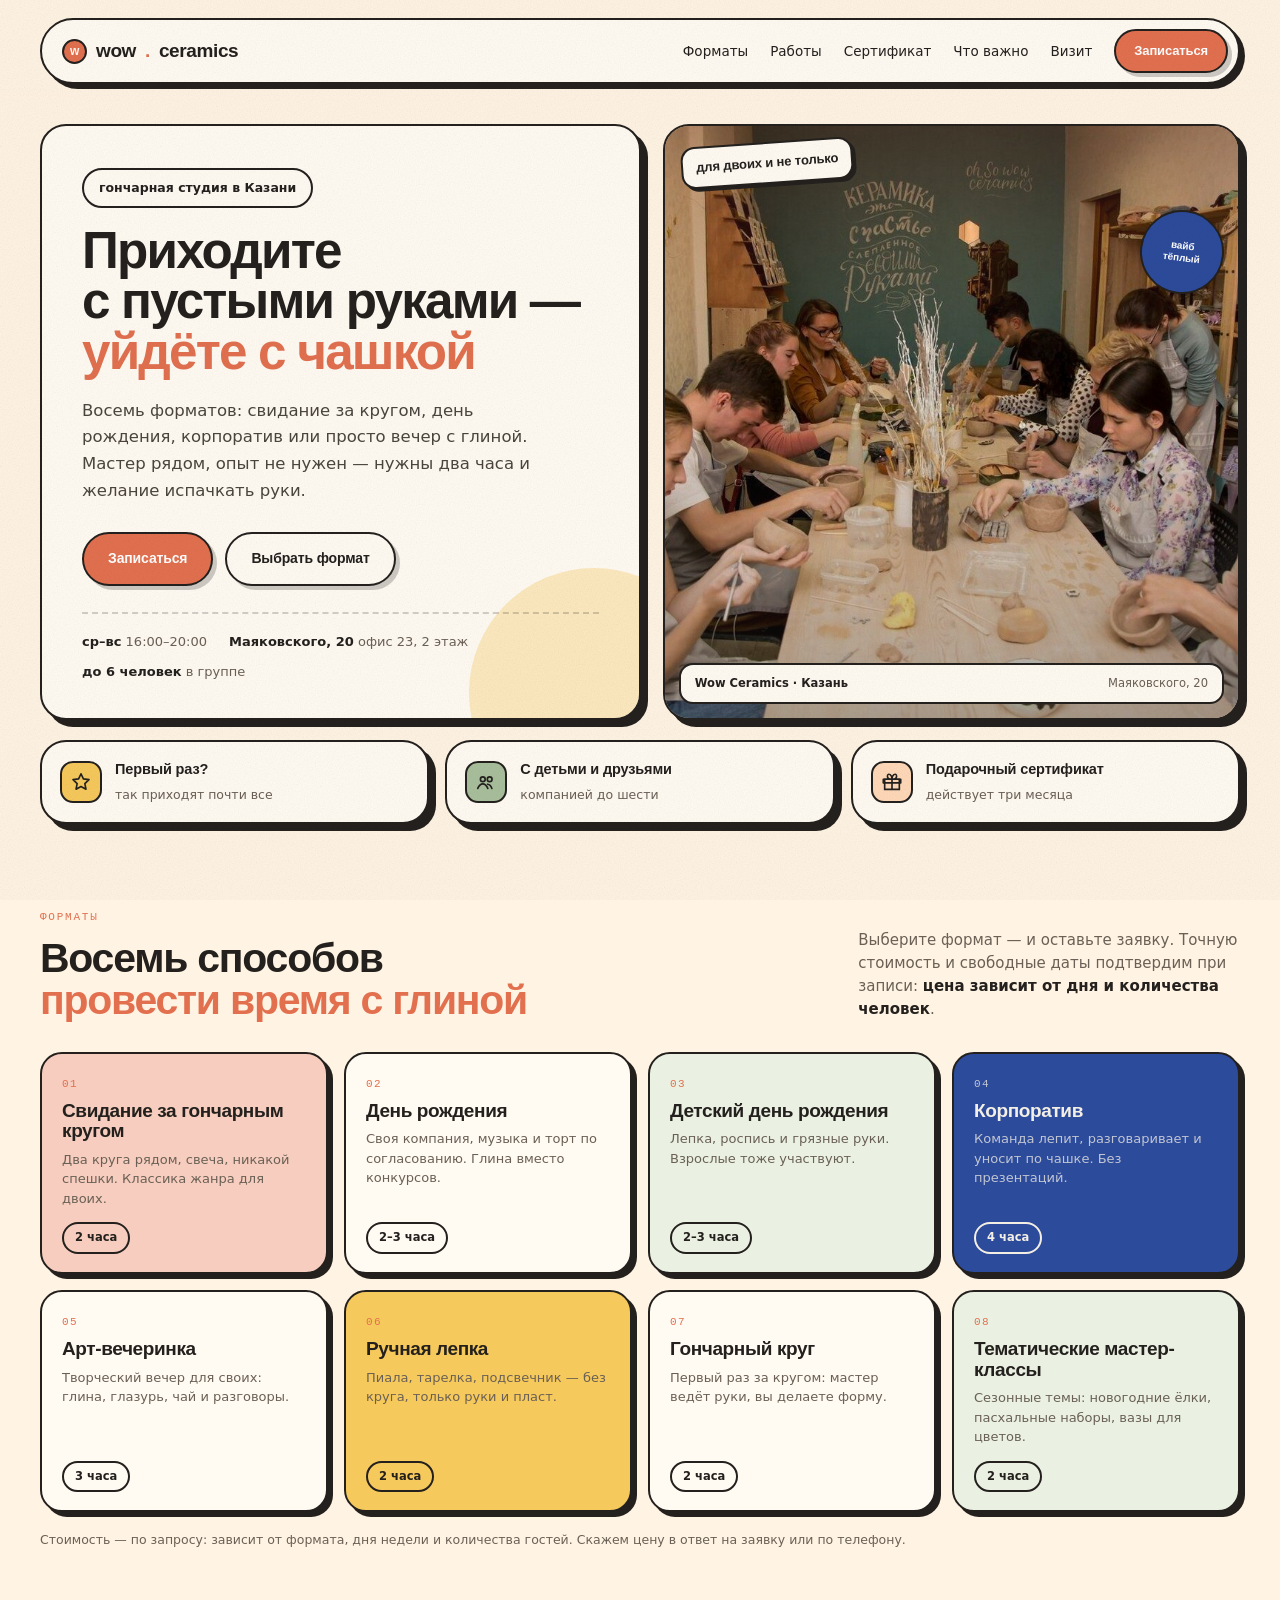
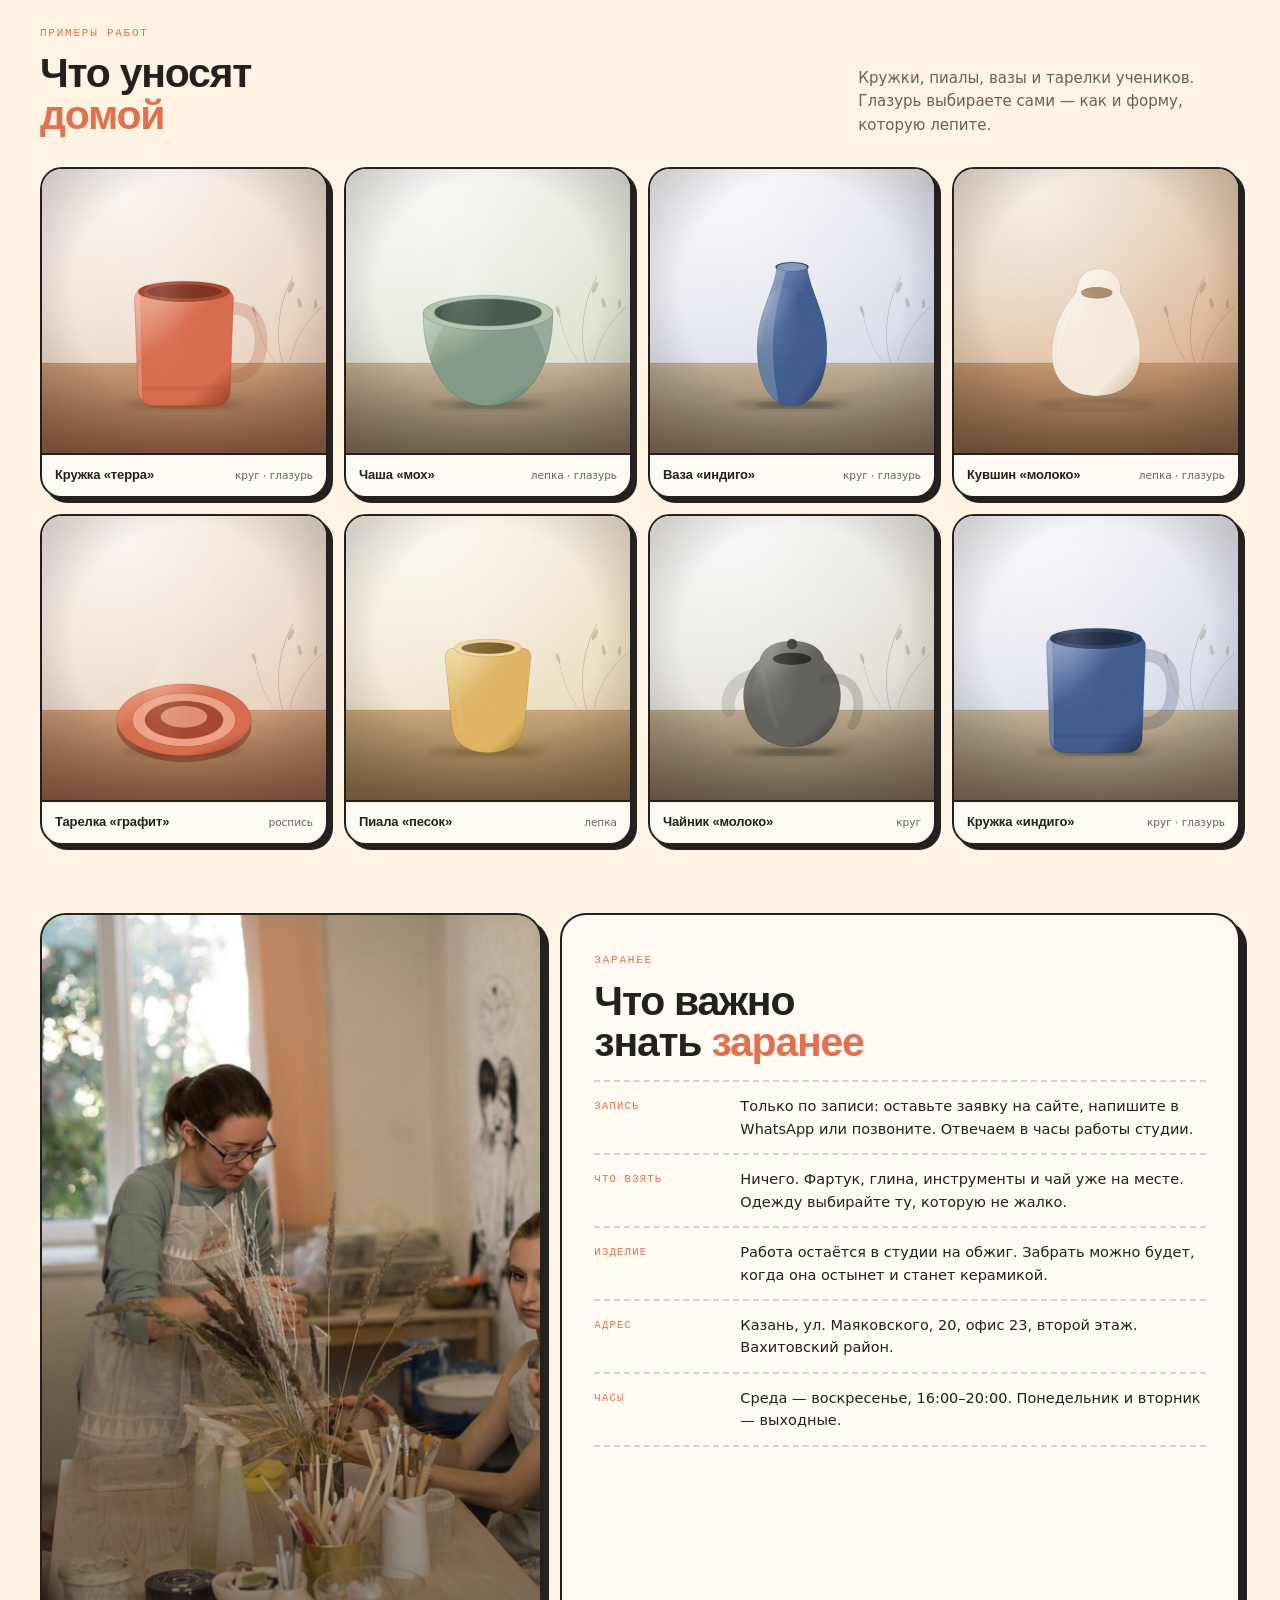
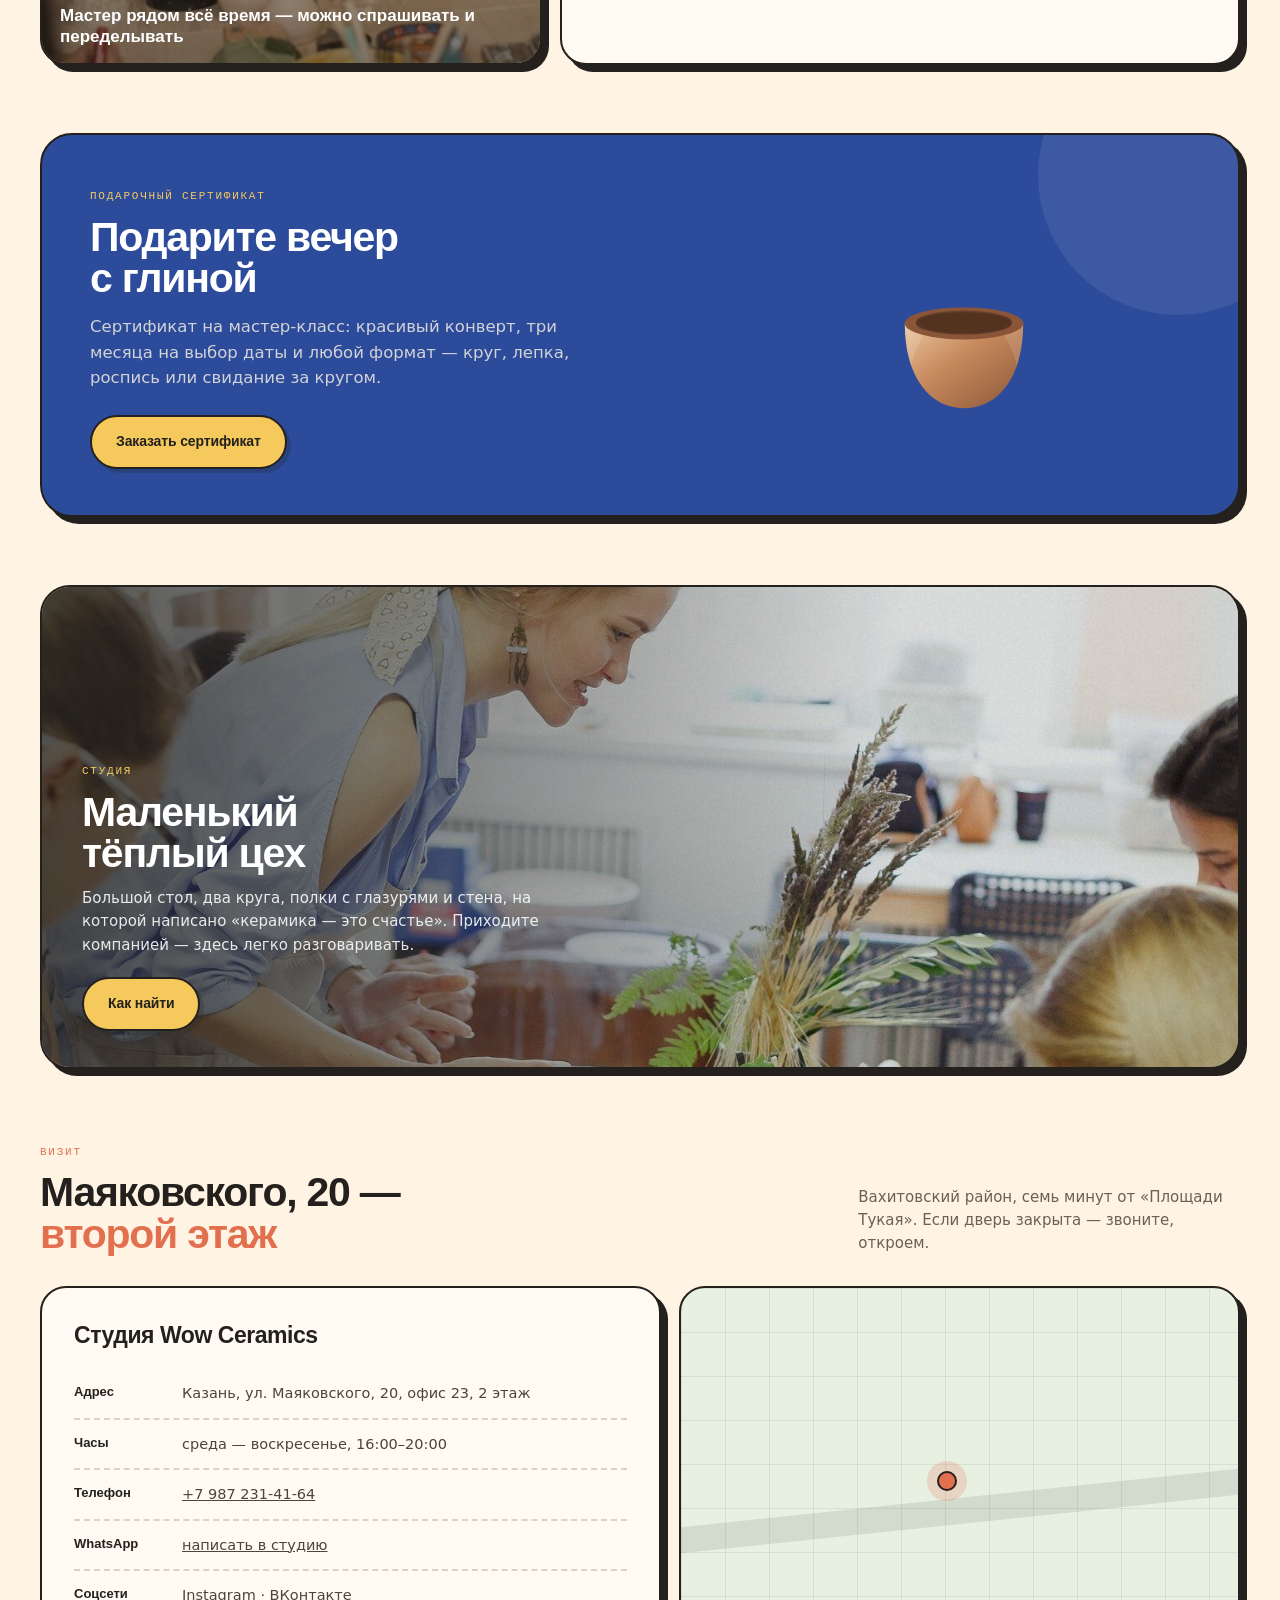
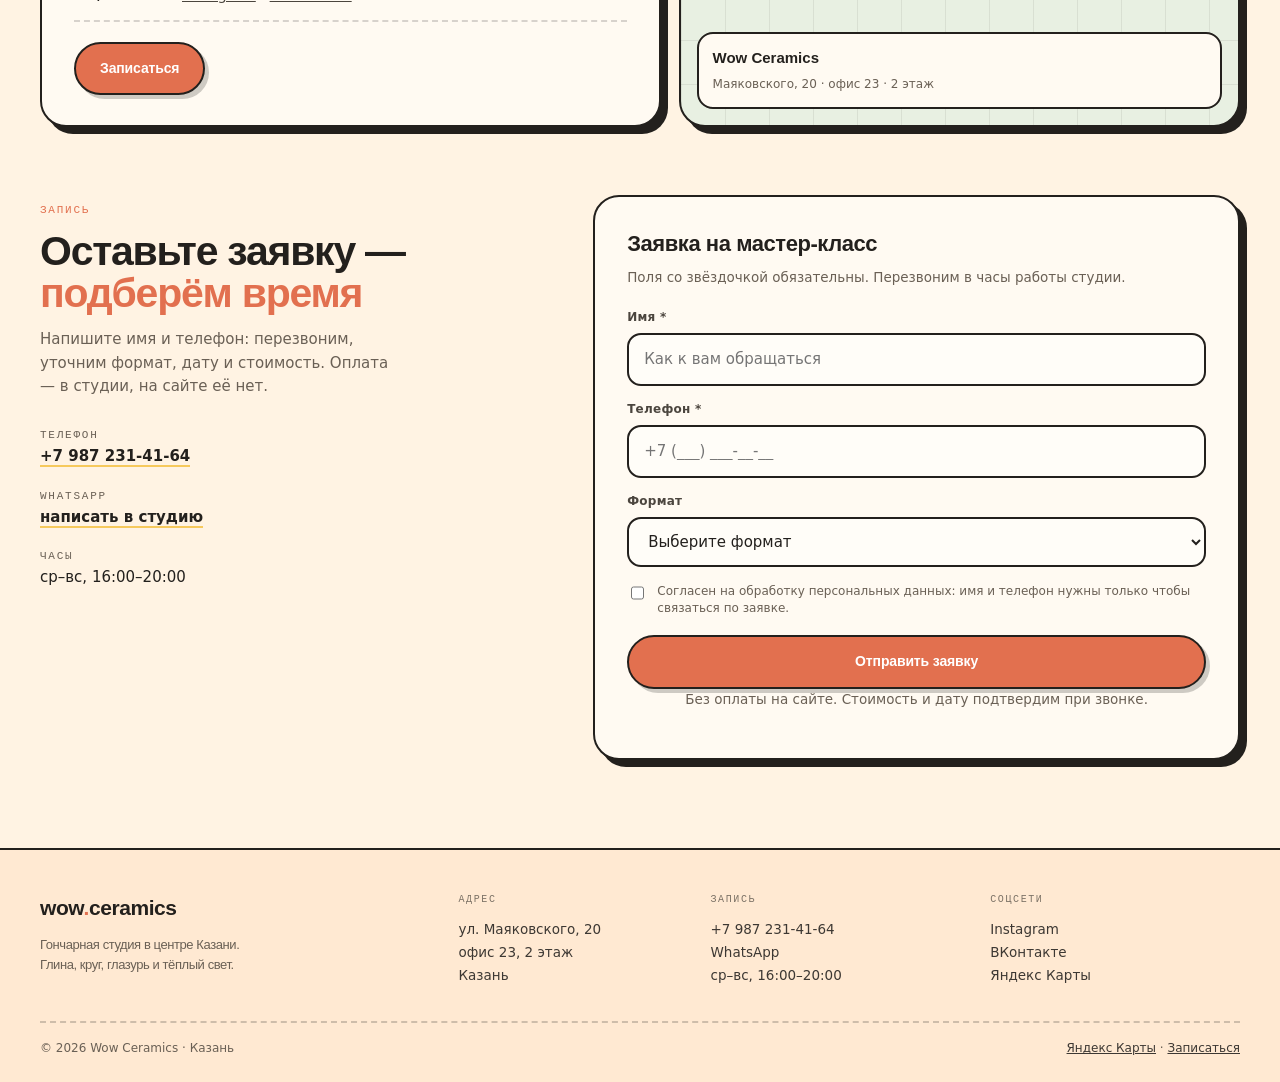
==== index.html @ fdfb2d63 "Лендинг Wow Ceramics: дизайн 5 с форматами, работами и формой заявки" ====
﻿<!DOCTYPE html>
<html lang="ru">
<head>
<meta charset="utf-8">
<meta name="viewport" content="width=device-width, initial-scale=1">
<title>Wow Ceramics — гончарная студия в Казани: мастер-классы, свидания, дни рождения</title>
<meta name="description" content="Гончарная студия Wow Ceramics в Казани: свидание за гончарным кругом, дни рождения, корпоративы, арт-вечеринки, лепка и роспись. ул. Маяковского, 20. Запись: +7 987 231-41-64.">
<meta property="og:title" content="Wow Ceramics — гончарная студия в Казани">
<meta property="og:description" content="Восемь форматов: от свидания за кругом до корпоратива. Маяковского, 20.">
<meta property="og:image" content="assets/photos/hero.jpg">
<link rel="stylesheet" href="assets/common.css">
<style>
  :root {
    --cream: #fff3e3;
    --cream-2: #ffe9d2;
    --ink: #23201d;
    --terra: #e2704f;
    --terra-dark: #c4593b;
    --cobalt: #2c4b9b;
    --sage: #a9bf9c;
    --sage-light: #eaf1e2;
    --yellow: #f6c95c;
    --white: #fffaf2;
    --muted: #6a6055;
    --display: 'Montserrat', 'Segoe UI', sans-serif;
  }
  html { scroll-behavior: smooth; }
  body { background: var(--cream); color: var(--ink); font-size: 16.5px; }
  .card { background: var(--white); border: 2px solid var(--ink); border-radius: 26px; box-shadow: 7px 7px 0 var(--ink); }
  .chip { display: inline-flex; align-items: center; gap: 8px; padding: 8px 15px; border: 2px solid var(--ink); border-radius: 999px; background: var(--white); font-size: 12.5px; font-weight: 600; }
  .micro { font-family: 'Consolas', monospace; font-size: 11px; letter-spacing: .16em; text-transform: uppercase; }

  /* ───────── шапка ───────── */
  .top { padding: 18px 0; position: sticky; top: 0; z-index: 50; background: linear-gradient(var(--cream) 72%, rgba(255,243,227,0)); }
  .top__bar { display: flex; align-items: center; gap: 22px; padding: 9px 10px 9px 20px; background: var(--white); border: 2px solid var(--ink); border-radius: 999px; box-shadow: 5px 5px 0 var(--ink); }
  .brand { display: flex; align-items: center; gap: 9px; text-decoration: none; font-family: var(--display); font-weight: 800; font-size: 19px; letter-spacing: -.02em; color: var(--ink); }
  .brand em { font-style: normal; color: var(--terra); }
  .brand__dot { width: 25px; height: 25px; border-radius: 50%; background: var(--terra); border: 2px solid var(--ink); display: grid; place-items: center; font-size: 12px; color: var(--white); font-family: var(--display); }
  .nav { display: flex; gap: 22px; margin-left: auto; }
  .nav a { font-size: 13.5px; text-decoration: none; font-weight: 500; color: var(--ink); }
  .nav a:hover { color: var(--terra); }
  .btn { display: inline-flex; align-items: center; justify-content: center; gap: 9px; background: var(--ink); color: var(--cream); border: 2px solid var(--ink); border-radius: 999px; padding: 14px 24px; font-family: var(--display); font-weight: 700; font-size: 14px; letter-spacing: -.01em; text-decoration: none; cursor: pointer; box-shadow: 4px 4px 0 rgba(35,32,29,.22); transition: transform .15s ease, background .15s ease, box-shadow .15s ease; }
  .btn:hover { background: var(--terra); box-shadow: 2px 2px 0 rgba(35,32,29,.22); transform: translate(2px,2px); }
  .btn--terra { background: var(--terra); color: #fff; }
  .btn--terra:hover { background: var(--ink); }
  .btn--cobalt { background: var(--cobalt); color: #fff; }
  .btn--cobalt:hover { background: var(--ink); }
  .btn--sm { padding: 10px 18px; font-size: 13px; }
  .btn--ghost { background: var(--white); color: var(--ink); }
  .btn--ghost:hover { background: var(--yellow); }

  /* ───────── герой ───────── */
  .hero { padding: 22px 0 10px; }
  .hero__grid { display: grid; grid-template-columns: 1.02fr .98fr; gap: 22px; align-items: stretch; }
  .hero__text { padding: 42px 40px 36px; position: relative; overflow: hidden; }
  .hero__text::after { content: ''; position: absolute; right: -80px; bottom: -100px; width: 250px; height: 250px; border-radius: 50%; background: var(--yellow); opacity: .35; }
  h1 { font-family: var(--display); font-weight: 800; font-size: clamp(38px, 4vw, 58px); line-height: .99; letter-spacing: -.035em; margin: 18px 0 0; position: relative; z-index: 1; }
  h1 span { color: var(--terra); }
  .hero__lead { margin-top: 20px; max-width: 44ch; font-size: 16.5px; line-height: 1.62; color: #4b453e; position: relative; z-index: 1; }
  .hero__actions { display: flex; flex-wrap: wrap; align-items: center; gap: 12px; margin-top: 28px; position: relative; z-index: 1; }
  .hero__meta { display: flex; flex-wrap: wrap; gap: 10px 22px; margin-top: 26px; padding-top: 18px; border-top: 2px dashed rgba(35,32,29,.2); font-size: 13px; color: var(--muted); position: relative; z-index: 1; }
  .hero__meta b { color: var(--ink); }
  .hero__media { position: relative; border: 2px solid var(--ink); border-radius: 26px; overflow: hidden; min-height: 520px; background: #d7b79a; box-shadow: 7px 7px 0 var(--ink); }
  .hero__media img { width: 100%; height: 100%; object-fit: cover; object-position: 50% 38%; display: block; filter: saturate(1.04) contrast(1.02); }
  .hero__media::after { content: ''; position: absolute; inset: 0; background: linear-gradient(180deg, rgba(226,112,79,.18), transparent 42%, rgba(35,32,29,.34)); pointer-events: none; }
  .hero__cap { position: absolute; left: 14px; right: 14px; bottom: 14px; z-index: 2; display: flex; justify-content: space-between; gap: 12px; padding: 10px 14px; border: 2px solid var(--ink); border-radius: 14px; background: var(--white); font-size: 11.5px; font-weight: 600; }
  .hero__cap span:last-child { color: var(--muted); font-weight: 500; }
  .sticker { position: absolute; z-index: 3; font-family: var(--display); font-weight: 800; letter-spacing: -.01em; }
  .sticker--1 { top: 16px; left: 16px; background: var(--white); color: var(--ink); border: 2px solid var(--ink); border-radius: 14px; padding: 9px 13px; font-size: 13px; transform: rotate(-4deg); box-shadow: 3px 3px 0 var(--ink); }
  .sticker--2 { top: 84px; right: 14px; background: var(--cobalt); color: #fff; border-radius: 50%; width: 84px; height: 84px; display: grid; place-items: center; text-align: center; font-size: 10px; line-height: 1.25; transform: rotate(7deg); border: 2px solid var(--ink); }

  .mini-row { display: grid; grid-template-columns: repeat(3, 1fr); gap: 16px; margin-top: 20px; }
  .mini { display: flex; align-items: center; gap: 13px; padding: 16px 18px; }
  .mini__ic { width: 42px; height: 42px; border-radius: 13px; border: 2px solid var(--ink); display: grid; place-items: center; flex: 0 0 auto; }
  .mini b { display: block; font-family: var(--display); font-weight: 700; font-size: 14.5px; letter-spacing: -.01em; }
  .mini span { font-size: 12.5px; color: var(--muted); }

  /* ───────── секции ───────── */
  section { padding: 68px 0; }
  .sec-head { display: flex; justify-content: space-between; align-items: flex-end; gap: 40px; margin-bottom: 30px; }
  .sec-label { display: inline-flex; align-items: center; gap: 8px; color: var(--terra); }
  h2 { font-family: var(--display); font-weight: 800; font-size: clamp(29px, 3.2vw, 44px); line-height: 1.02; letter-spacing: -.03em; margin: 10px 0 0; }
  h2 span { color: var(--terra); }
  .sec-head p { max-width: 40ch; font-size: 15px; color: var(--muted); margin: 0; }
  .sec-head p b { color: var(--ink); }

  /* форматы */
  .formats { display: grid; grid-template-columns: repeat(4, 1fr); gap: 16px; }
  .format { display: flex; flex-direction: column; gap: 8px; padding: 22px 20px 18px; border: 2px solid var(--ink); border-radius: 22px; background: var(--white); text-align: left; cursor: pointer; box-shadow: 5px 5px 0 var(--ink); transition: transform .15s ease, box-shadow .15s ease; font: inherit; color: inherit; }
  .format:hover { transform: translate(-1px,-1px); box-shadow: 7px 7px 0 var(--ink); }
  .format__num { font-family: 'Consolas', monospace; font-size: 11px; letter-spacing: .12em; color: var(--terra); }
  .format h3 { font-family: var(--display); font-weight: 800; font-size: 19px; line-height: 1.08; letter-spacing: -.02em; margin: 0; }
  .format p { font-size: 13px; line-height: 1.5; color: var(--muted); margin: 0; flex: 1; }
  .format__dur { display: inline-flex; align-self: flex-start; align-items: center; gap: 6px; margin-top: 6px; padding: 5px 11px; border: 2px solid currentColor; border-radius: 999px; font-size: 11.5px; font-weight: 600; }
  .format--sage { background: var(--sage-light); }
  .format--yellow { background: var(--yellow); }
  .format--terra { background: #f6cdbe; }
  .format--cobalt { background: var(--cobalt); color: #f4efe4; }
  .format--cobalt .format__num, .format--cobalt p { color: rgba(244,239,228,.75); }
  .formats__note { margin-top: 18px; font-size: 12.5px; color: var(--muted); }

  /* примеры работ */
  .works { display: grid; grid-template-columns: repeat(4, 1fr); gap: 16px; }
  .work { margin: 0; border: 2px solid var(--ink); border-radius: 22px; overflow: hidden; background: var(--white); box-shadow: 5px 5px 0 var(--ink); }
  .work img { width: 100%; aspect-ratio: 1 / 1; object-fit: cover; display: block; }
  .work figcaption { display: flex; justify-content: space-between; align-items: baseline; gap: 8px; padding: 10px 13px 11px; border-top: 2px solid var(--ink); font-size: 11.5px; }
  .work b { font-family: var(--display); font-weight: 700; font-size: 13px; letter-spacing: -.01em; }
  .work span { color: var(--muted); font-size: 10.5px; text-align: right; }

  /* что важно знать */
  .know { display: grid; grid-template-columns: .85fr 1.15fr; gap: 18px; align-items: stretch; }
  .know__media { position: relative; border: 2px solid var(--ink); border-radius: 26px; overflow: hidden; box-shadow: 7px 7px 0 var(--ink); background: #cfa27c; min-height: 420px; }
  .know__media img { width: 100%; height: 100%; object-fit: cover; object-position: 50% 30%; }
  .know__media::after { content: ''; position: absolute; inset: 0; background: linear-gradient(180deg, rgba(35,32,29,0) 40%, rgba(35,32,29,.55)); }
  .know__media p { position: absolute; left: 18px; right: 18px; bottom: 16px; color: #fff; font-family: var(--display); font-weight: 700; font-size: 17px; line-height: 1.25; z-index: 2; margin: 0; }
  .know__body { padding: 30px 32px; }
  .know__body h2 { margin-bottom: 6px; }
  .row { display: grid; grid-template-columns: 132px 1fr; gap: 14px; padding: 13px 0; border-top: 2px dashed rgba(35,32,29,.18); }
  .row:last-child { border-bottom: 2px dashed rgba(35,32,29,.18); }
  .row dt { font-family: 'Consolas', monospace; font-size: 10.5px; letter-spacing: .12em; text-transform: uppercase; color: var(--terra); padding-top: 3px; }
  .row dd { margin: 0; font-size: 14.5px; line-height: 1.55; }
  .row dd a { color: inherit; }

  /* сертификат */
  .gift { background: var(--cobalt); color: #f6f1e4; border-radius: 32px; padding: 46px 48px; display: grid; grid-template-columns: 1.15fr .85fr; gap: 36px; align-items: center; position: relative; overflow: hidden; border: 2px solid var(--ink); box-shadow: 7px 7px 0 var(--ink); }
  .gift::before { content: ''; position: absolute; right: -80px; top: -100px; width: 280px; height: 280px; border-radius: 50%; background: rgba(255,255,255,.08); }
  .gift h2 { color: #fff; }
  .gift p { margin-top: 14px; max-width: 46ch; color: rgba(246,241,228,.82); }
  .gift .btn { background: var(--yellow); color: var(--ink); }
  .gift .btn:hover { background: #fff; }
  .gift__art { display: grid; place-items: center; position: relative; }
  .gift__art .vessel { width: 160px; }

  /* студия */
  .studio { position: relative; border: 2px solid var(--ink); border-radius: 30px; overflow: hidden; box-shadow: 7px 7px 0 var(--ink); background: #b18a6a; }
  .studio img { width: 100%; height: 480px; object-fit: cover; object-position: 50% 45%; display: block; }
  .studio__overlay { position: absolute; inset: 0; background: linear-gradient(90deg, rgba(35,32,29,.72) 0%, rgba(35,32,29,.3) 46%, rgba(35,32,29,0) 72%); }
  .studio__text { position: absolute; left: 40px; bottom: 36px; max-width: 460px; color: #fff; }
  .studio__text h2 { color: #fff; }
  .studio__text p { margin-top: 12px; font-size: 15px; color: rgba(255,255,255,.88); }
  .studio__text .btn { margin-top: 20px; background: var(--yellow); color: var(--ink); }
  .studio__text .btn:hover { background: #fff; }

  /* визит */
  .visit { display: grid; grid-template-columns: 1.05fr .95fr; gap: 18px; }
  .visit__info { padding: 30px 32px; }
  .visit__info h3 { font-family: var(--display); font-weight: 800; font-size: 23px; margin: 0 0 16px; letter-spacing: -.02em; }
  .visit__row { display: flex; gap: 16px; padding: 13px 0; border-bottom: 2px dashed rgba(35,32,29,.18); }
  .visit__row:last-child { border-bottom: 0; }
  .visit__row b { min-width: 92px; font-family: var(--display); font-weight: 700; font-size: 13px; }
  .visit__row span { font-size: 14.5px; color: #4b453e; }
  .visit__row a { color: inherit; }
  .visit__map { border-radius: 26px; border: 2px solid var(--ink); background: #e8f0e2; position: relative; overflow: hidden; min-height: 380px; box-shadow: 7px 7px 0 var(--ink); }
  .visit__map::before { content: ''; position: absolute; inset: 0; background-image: linear-gradient(rgba(35,32,29,.08) 1px, transparent 1px), linear-gradient(90deg, rgba(35,32,29,.08) 1px, transparent 1px); background-size: 44px 44px; }
  .visit__map::after { content: ''; position: absolute; left: -10%; right: -10%; top: 48%; height: 26px; background: rgba(35,32,29,.1); transform: rotate(-6deg); }
  .pin { position: absolute; left: 46%; top: 42%; width: 20px; height: 20px; border-radius: 50%; background: var(--terra); border: 2px solid var(--ink); box-shadow: 0 0 0 10px rgba(226,112,79,.22); z-index: 2; }
  .map-card { position: absolute; left: 16px; bottom: 16px; right: 16px; background: var(--white); border: 2px solid var(--ink); border-radius: 16px; padding: 12px 14px; z-index: 2; }
  .map-card b { font-family: var(--display); font-weight: 800; font-size: 15px; display: block; }
  .map-card span { font-size: 12px; color: var(--muted); }

  /* форма */
  .booking { display: grid; grid-template-columns: .9fr 1.1fr; gap: 24px; align-items: start; }
  .booking__aside h2 { margin-top: 10px; }
  .booking__aside p { margin-top: 14px; color: var(--muted); font-size: 15px; max-width: 38ch; }
  .booking__contacts { margin-top: 24px; display: grid; gap: 14px; font-size: 15px; }
  .booking__contacts a { color: var(--ink); text-decoration: none; font-weight: 600; border-bottom: 2px solid var(--yellow); }
  .booking__contacts .micro { color: var(--muted); }
  .form-card { padding: 30px 32px 28px; }
  .form-card h3 { font-family: var(--display); font-weight: 800; font-size: 22px; margin: 0 0 6px; letter-spacing: -.02em; }
  .form-card > p { font-size: 13.5px; color: var(--muted); margin: 0 0 20px; }
  .field { margin-bottom: 14px; }
  .field label { display: block; font-size: 12px; font-weight: 600; letter-spacing: .02em; margin-bottom: 6px; color: #4b453e; }
  .field input, .field select { width: 100%; padding: 13px 15px; border: 2px solid var(--ink); border-radius: 14px; background: #fffdf8; font: inherit; font-size: 15px; color: var(--ink); outline: none; }
  .field input:focus, .field select:focus { background: #fff; box-shadow: 0 0 0 4px rgba(246,201,92,.55); }
  .field--split { display: grid; grid-template-columns: 1fr 1fr; gap: 12px; }
  .consent { display: flex; gap: 10px; align-items: flex-start; margin: 16px 0 18px; font-size: 12px; color: var(--muted); line-height: 1.45; }
  .consent input { margin-top: 2px; width: 16px; height: 16px; accent-color: var(--terra); }
  .form__submit { width: 100%; }
  .form__hint { margin-top: 12px; font-size: 12px; color: var(--muted); text-align: center; }
  .form__msg { display: none; margin-top: 14px; padding: 12px 14px; border-radius: 12px; font-size: 13.5px; line-height: 1.5; }
  .form__msg.is-visible { display: block; }
  .form__msg--ok { background: var(--sage-light); border: 2px solid #6f8a63; }
  .form__msg--err { background: #ffe3d9; border: 2px solid var(--terra-dark); }
  .field.has-error input, .field.has-error select { border-color: var(--terra-dark); background: #fff1eb; }

  /* подвал */
  footer { margin-top: 20px; border-top: 2px solid var(--ink); background: var(--cream-2); padding: 42px 0 24px; }
  .foot__grid { display: grid; grid-template-columns: 1.4fr .8fr .9fr .9fr; gap: 30px; }
  .foot__brand { font-family: var(--display); font-weight: 800; font-size: 21px; letter-spacing: -.02em; }
  .foot__brand em { font-style: normal; color: var(--terra); }
  .foot__brand p { font-family: 'Inter', sans-serif; font-weight: 400; font-size: 13px; color: var(--muted); margin-top: 10px; max-width: 30ch; line-height: 1.6; }
  footer h5 { font-family: 'Consolas', monospace; font-size: 10px; letter-spacing: .16em; text-transform: uppercase; color: #7c7266; margin: 0 0 11px; font-weight: 400; }
  footer address { font-style: normal; font-size: 13.5px; line-height: 1.7; color: #3d3833; }
  footer a { color: #3d3833; text-decoration: none; }
  footer a:hover { color: var(--terra); }
  .foot__bottom { display: flex; justify-content: space-between; gap: 20px; margin-top: 34px; padding-top: 16px; border-top: 2px dashed rgba(35,32,29,.22); font-size: 12px; color: var(--muted); }
  .foot__bottom a { text-decoration: underline; }

  .mobile-cta { display: none; }
  @media (max-width: 1100px) {
    .nav { display: none; }
    .formats { grid-template-columns: repeat(2, 1fr); }
    .works { grid-template-columns: repeat(2, 1fr); }
    .hero__grid, .know, .gift, .visit, .booking { grid-template-columns: 1fr; }
    .hero__media { min-height: 460px; }
    .know__media { min-height: 320px; }
    .studio img { height: 380px; }
    .studio__overlay { background: linear-gradient(180deg, rgba(35,32,29,.1) 20%, rgba(35,32,29,.78) 100%); }
    .studio__text { left: 22px; right: 22px; bottom: 22px; }
    .gift { padding: 30px 26px; }
    .mini-row { grid-template-columns: 1fr; }
    .foot__grid { grid-template-columns: 1fr 1fr; }
  }
  @media (max-width: 700px) {
    body { padding-bottom: 76px; }
    .top { padding: 12px 0; }
    .top__bar { gap: 8px; padding: 7px 7px 7px 13px; }
    .brand { font-size: 16px; gap: 7px; }
    .brand__dot { width: 21px; height: 21px; font-size: 11px; }
    .top__bar .btn { padding: 9px 13px; font-size: 11.5px; }
    .hero { padding-top: 12px; }
    .hero__text { padding: 26px 22px 24px; }
    h1 { font-size: clamp(32px, 9.6vw, 42px); }
    .hero__media { min-height: 360px; }
    .formats, .works { grid-template-columns: 1fr; }
    .row { grid-template-columns: 1fr; gap: 4px; }
    .know__body, .form-card, .visit__info { padding: 24px 22px; }
    .field--split { grid-template-columns: 1fr; }
    .studio img { height: 340px; }
    section { padding: 48px 0; }
    .sec-head { flex-direction: column; align-items: flex-start; gap: 12px; }
    .mobile-cta { display: block; position: fixed; left: 12px; right: 12px; bottom: 12px; z-index: 40; }
    .mobile-cta .btn { width: 100%; box-shadow: 0 10px 24px rgba(35,32,29,.28); }
  }
</style>
</head>
<body>
<script src="assets/sprite.js"></script>
<div class="grain"></div>

<header class="top">
  <div class="wrap">
    <div class="top__bar">
      <a class="brand" href="#top"><span class="brand__dot">w</span>wow<em>.</em>ceramics</a>
      <nav class="nav">
        <a href="#formats">Форматы</a>
        <a href="#works">Работы</a>
        <a href="#gift">Сертификат</a>
        <a href="#know">Что важно</a>
        <a href="#visit">Визит</a>
      </nav>
      <button class="btn btn--terra btn--sm" type="button" data-book>Записаться</button>
    </div>
  </div>
</header>

<main id="top">
  <section class="hero">
    <div class="wrap">
      <div class="hero__grid">
        <div class="hero__text card">
          <span class="chip">гончарная студия в Казани</span>
          <h1>Приходите<br>с пустыми руками —<br><span>уйдёте с чашкой</span></h1>
          <p class="hero__lead">Восемь форматов: свидание за кругом, день рождения, корпоратив
            или просто вечер с глиной. Мастер рядом, опыт не нужен — нужны два часа и желание
            испачкать руки.</p>
          <div class="hero__actions">
            <button class="btn btn--terra" type="button" data-book>Записаться</button>
            <a class="btn btn--ghost" href="#formats">Выбрать формат</a>
          </div>
          <div class="hero__meta">
            <span><b>ср–вс</b> 16:00–20:00</span>
            <span><b>Маяковского, 20</b> офис 23, 2 этаж</span>
            <span><b>до 6 человек</b> в группе</span>
          </div>
        </div>

        <div class="hero__media">
          <img src="assets/photos/studio.jpg" alt="Гости студии Wow Ceramics за большим столом лепят из глины">
          <span class="sticker sticker--1">для двоих и не только</span>
          <span class="sticker sticker--2">вайб<br>тёплый</span>
          <div class="hero__cap"><span>Wow Ceramics · Казань</span><span>Маяковского, 20</span></div>
        </div>
      </div>

      <div class="mini-row">
        <div class="mini card">
          <span class="mini__ic" style="background:var(--yellow)"><svg width="22" height="22" viewBox="0 0 24 24" fill="none"><path d="M12 3l2.6 5.6 6.1.8-4.5 4.3 1.2 6.1L12 17l-5.4 2.8 1.2-6.1L3.3 9.4l6.1-.8z" stroke="#23201d" stroke-width="1.8" stroke-linejoin="round"/></svg></span>
          <div><b>Первый раз?</b><span>так приходят почти все</span></div>
        </div>
        <div class="mini card">
          <span class="mini__ic" style="background:var(--sage)"><svg width="22" height="22" viewBox="0 0 24 24" fill="none"><circle cx="8.5" cy="9" r="2.6" stroke="#23201d" stroke-width="1.8"/><circle cx="16" cy="9" r="2.6" stroke="#23201d" stroke-width="1.8"/><path d="M3 19c1.6-3.6 3.4-5 5.5-5s3.9 1.4 5.5 5M13.8 14.4c2 .2 3.6 1.7 4.6 4.6" stroke="#23201d" stroke-width="1.8" stroke-linecap="round"/></svg></span>
          <div><b>С детьми и друзьями</b><span>компанией до шести</span></div>
        </div>
        <div class="mini card">
          <span class="mini__ic" style="background:#ffd9b8"><svg width="22" height="22" viewBox="0 0 24 24" fill="none"><path d="M4 9h16v11H4z" stroke="#23201d" stroke-width="1.8"/><path d="M2.5 9h19v4h-19zM12 9v11M12 9c-3 0-5-1.4-5-3.4S8.4 3 10 4c1.3.8 2 2.7 2 5zM12 9c3 0 5-1.4 5-3.4S15.6 3 14 4c-1.3.8-2 2.7-2 5z" stroke="#23201d" stroke-width="1.8" stroke-linejoin="round"/></svg></span>
          <div><b>Подарочный сертификат</b><span>действует три месяца</span></div>
        </div>
      </div>
    </div>
  </section>

  <section id="formats">
    <div class="wrap">
      <div class="sec-head">
        <div>
          <span class="sec-label micro">форматы</span>
          <h2>Восемь способов<br><span>провести время с глиной</span></h2>
        </div>
        <p>Выберите формат — и оставьте заявку. Точную стоимость и свободные даты
          подтвердим при записи: <b>цена зависит от дня и количества человек</b>.</p>
      </div>

      <div class="formats">
        <button class="format format--terra" type="button" data-format="Свидание за гончарным кругом">
          <span class="format__num">01</span>
          <h3>Свидание за гончарным кругом</h3>
          <p>Два круга рядом, свеча, никакой спешки. Классика жанра для двоих.</p>
          <span class="format__dur">2 часа</span>
        </button>
        <button class="format" type="button" data-format="День рождения">
          <span class="format__num">02</span>
          <h3>День рождения</h3>
          <p>Своя компания, музыка и торт по согласованию. Глина вместо конкурсов.</p>
          <span class="format__dur">2–3 часа</span>
        </button>
        <button class="format format--sage" type="button" data-format="Детский день рождения">
          <span class="format__num">03</span>
          <h3>Детский день рождения</h3>
          <p>Лепка, роспись и грязные руки. Взрослые тоже участвуют.</p>
          <span class="format__dur">2–3 часа</span>
        </button>
        <button class="format format--cobalt" type="button" data-format="Корпоратив">
          <span class="format__num">04</span>
          <h3>Корпоратив</h3>
          <p>Команда лепит, разговаривает и уносит по чашке. Без презентаций.</p>
          <span class="format__dur">4 часа</span>
        </button>
        <button class="format" type="button" data-format="Арт-вечеринка">
          <span class="format__num">05</span>
          <h3>Арт-вечеринка</h3>
          <p>Творческий вечер для своих: глина, глазурь, чай и разговоры.</p>
          <span class="format__dur">3 часа</span>
        </button>
        <button class="format format--yellow" type="button" data-format="Ручная лепка">
          <span class="format__num">06</span>
          <h3>Ручная лепка</h3>
          <p>Пиала, тарелка, подсвечник — без круга, только руки и пласт.</p>
          <span class="format__dur">2 часа</span>
        </button>
        <button class="format" type="button" data-format="Гончарный круг">
          <span class="format__num">07</span>
          <h3>Гончарный круг</h3>
          <p>Первый раз за кругом: мастер ведёт руки, вы делаете форму.</p>
          <span class="format__dur">2 часа</span>
        </button>
        <button class="format format--sage" type="button" data-format="Тематический мастер-класс">
          <span class="format__num">08</span>
          <h3>Тематические мастер-классы</h3>
          <p>Сезонные темы: новогодние ёлки, пасхальные наборы, вазы для цветов.</p>
          <span class="format__dur">2 часа</span>
        </button>
      </div>
      <p class="formats__note">Стоимость — по запросу: зависит от формата, дня недели и количества гостей.
        Скажем цену в ответ на заявку или по телефону.</p>
    </div>
  </section>

  <section id="works" style="padding-top:0">
    <div class="wrap">
      <div class="sec-head">
        <div>
          <span class="sec-label micro">примеры работ</span>
          <h2>Что уносят<br><span>домой</span></h2>
        </div>
        <p>Кружки, пиалы, вазы и тарелки учеников. Глазурь выбираете сами —
          как и форму, которую лепите.</p>
      </div>
      <div class="works">
        <figure class="work"><img src="assets/works/work-1.jpg" alt="Кружка в терракотовой глазури" loading="lazy"><figcaption><b>Кружка «терра»</b><span>круг · глазурь</span></figcaption></figure>
        <figure class="work"><img src="assets/works/work-2.jpg" alt="Чаша в зелёной глазури" loading="lazy"><figcaption><b>Чаша «мох»</b><span>лепка · глазурь</span></figcaption></figure>
        <figure class="work"><img src="assets/works/work-3.jpg" alt="Ваза в синей глазури" loading="lazy"><figcaption><b>Ваза «индиго»</b><span>круг · глазурь</span></figcaption></figure>
        <figure class="work"><img src="assets/works/work-4.jpg" alt="Кувшин в молочной глазури" loading="lazy"><figcaption><b>Кувшин «молоко»</b><span>лепка · глазурь</span></figcaption></figure>
        <figure class="work"><img src="assets/works/work-5.jpg" alt="Тарелка в графитовой глазури" loading="lazy"><figcaption><b>Тарелка «графит»</b><span>роспись</span></figcaption></figure>
        <figure class="work"><img src="assets/works/work-6.jpg" alt="Пиала в песочной глазури" loading="lazy"><figcaption><b>Пиала «песок»</b><span>лепка</span></figcaption></figure>
        <figure class="work"><img src="assets/works/work-7.jpg" alt="Чайник в молочной глазури" loading="lazy"><figcaption><b>Чайник «молоко»</b><span>круг</span></figcaption></figure>
        <figure class="work"><img src="assets/works/work-8.jpg" alt="Кружка в синей глазури" loading="lazy"><figcaption><b>Кружка «индиго»</b><span>круг · глазурь</span></figcaption></figure>
      </div>
    </div>
  </section>

  <section id="know" style="padding-top:0">
    <div class="wrap know">
      <div class="know__media">
        <img src="assets/photos/master.jpg" alt="Мастер студии за работой с глиной">
        <p>Мастер рядом всё время — можно спрашивать и переделывать</p>
      </div>
      <div class="know__body card">
        <span class="sec-label micro">заранее</span>
        <h2>Что важно<br>знать <span>заранее</span></h2>
        <dl style="margin:16px 0 0">
          <div class="row"><dt>Запись</dt><dd>Только по записи: оставьте заявку на сайте, напишите в WhatsApp или позвоните. Отвечаем в часы работы студии.</dd></div>
          <div class="row"><dt>Что взять</dt><dd>Ничего. Фартук, глина, инструменты и чай уже на месте. Одежду выбирайте ту, которую не жалко.</dd></div>
          <div class="row"><dt>Изделие</dt><dd>Работа остаётся в студии на обжиг. Забрать можно будет, когда она остынет и станет керамикой.</dd></div>
          <div class="row"><dt>Адрес</dt><dd>Казань, ул. Маяковского, 20, офис 23, второй этаж. Вахитовский район.</dd></div>
          <div class="row"><dt>Часы</dt><dd>Среда — воскресенье, 16:00–20:00. Понедельник и вторник — выходные.</dd></div>
        </dl>
      </div>
    </div>
  </section>

  <section id="gift" style="padding-top:0">
    <div class="wrap">
      <div class="gift">
        <div>
          <span class="sec-label micro" style="color:var(--yellow)">подарочный сертификат</span>
          <h2>Подарите вечер<br>с глиной</h2>
          <p>Сертификат на мастер-класс: красивый конверт, три месяца на выбор даты
            и любой формат — круг, лепка, роспись или свидание за кругом.</p>
          <button class="btn" type="button" data-book data-format="Подарочный сертификат" style="margin-top:24px">Заказать сертификат</button>
        </div>
        <div class="gift__art">
          <svg class="vessel" viewBox="0 0 200 260" role="img" aria-label="Керамическая чаша"><use href="#v-bowl"/></svg>
        </div>
      </div>
    </div>
  </section>

  <section style="padding-top:0">
    <div class="wrap">
      <div class="studio">
        <img src="assets/photos/hero.jpg" alt="Мастер студии показывает, как работать с глиной">
        <div class="studio__overlay"></div>
        <div class="studio__text">
          <span class="micro" style="color:var(--yellow)">студия</span>
          <h2>Маленький<br>тёплый цех</h2>
          <p>Большой стол, два круга, полки с глазурями и стена, на которой написано
            «керамика — это счастье». Приходите компанией — здесь легко
            разговаривать.</p>
          <a class="btn" href="#visit">Как найти</a>
        </div>
      </div>
    </div>
  </section>

  <section id="visit" style="padding-top:0">
    <div class="wrap">
      <div class="sec-head">
        <div>
          <span class="sec-label micro">визит</span>
          <h2>Маяковского, 20 —<br><span>второй этаж</span></h2>
        </div>
        <p>Вахитовский район, семь минут от «Площади Тукая».
          Если дверь закрыта — звоните, откроем.</p>
      </div>
      <div class="visit">
        <div class="visit__info card">
          <h3>Студия Wow Ceramics</h3>
          <div class="visit__row"><b>Адрес</b><span>Казань, ул. Маяковского, 20, офис 23, 2 этаж</span></div>
          <div class="visit__row"><b>Часы</b><span>среда — воскресенье, 16:00–20:00</span></div>
          <div class="visit__row"><b>Телефон</b><span><a href="tel:+79872314164">+7 987 231‑41‑64</a></span></div>
          <div class="visit__row"><b>WhatsApp</b><span><a href="https://wa.me/79872314164">написать в студию</a></span></div>
          <div class="visit__row"><b>Соцсети</b><span><a href="https://instagram.com/wowceramics_kzn">Instagram</a> · <a href="https://vk.com/wowceramics_kzn">ВКонтакте</a></span></div>
          <button class="btn btn--terra" type="button" data-book style="margin-top:20px">Записаться</button>
        </div>
        <div class="visit__map" role="img" aria-label="Схема: студия на Маяковского, 20">
          <span class="pin"></span>
          <div class="map-card">
            <b>Wow Ceramics</b>
            <span>Маяковского, 20 · офис 23 · 2 этаж</span>
          </div>
        </div>
      </div>
    </div>
  </section>

  <section id="zapis" style="padding-top:0">
    <div class="wrap booking">
      <div class="booking__aside">
        <span class="sec-label micro">запись</span>
        <h2>Оставьте заявку —<br><span>подберём время</span></h2>
        <p>Напишите имя и телефон: перезвоним, уточним формат, дату и стоимость.
          Оплата — в студии, на сайте её нет.</p>
        <div class="booking__contacts">
          <div><span class="micro">телефон</span><br><a href="tel:+79872314164">+7 987 231‑41‑64</a></div>
          <div><span class="micro">whatsapp</span><br><a href="https://wa.me/79872314164">написать в студию</a></div>
          <div><span class="micro">часы</span><br>ср–вс, 16:00–20:00</div>
        </div>
      </div>

      <form class="form-card card" id="bookingForm" novalidate>
        <h3>Заявка на мастер-класс</h3>
        <p>Поля со звёздочкой обязательны. Перезвоним в часы работы студии.</p>
        <div class="field">
          <label for="name">Имя *</label>
          <input id="name" name="name" type="text" autocomplete="name" placeholder="Как к вам обращаться" required>
        </div>
        <div class="field">
          <label for="phone">Телефон *</label>
          <input id="phone" name="phone" type="tel" inputmode="tel" autocomplete="tel" placeholder="+7 (___) ___-__-__" required>
        </div>
        <div class="field">
          <label for="format">Формат</label>
          <select id="format" name="format">
            <option value="">Выберите формат</option>
            <option>Свидание за гончарным кругом</option>
            <option>День рождения</option>
            <option>Детский день рождения</option>
            <option>Корпоратив</option>
            <option>Арт-вечеринка</option>
            <option>Ручная лепка</option>
            <option>Гончарный круг</option>
            <option>Тематический мастер-класс</option>
            <option>Подарочный сертификат</option>
          </select>
        </div>
        <label class="consent">
          <input id="consent" name="consent" type="checkbox" required>
          <span>Согласен на обработку персональных данных: имя и телефон нужны только
            чтобы связаться по заявке.</span>
        </label>
        <button class="btn btn--terra form__submit" type="submit">Отправить заявку</button>
        <p class="form__hint">Без оплаты на сайте. Стоимость и дату подтвердим при звонке.</p>
        <div class="form__msg" id="formMsg" role="status" aria-live="polite"></div>
      </form>
    </div>
  </section>
</main>

<footer>
  <div class="wrap">
    <div class="foot__grid">
      <div class="foot__brand">
        wow<em>.</em>ceramics
        <p>Гончарная студия в центре Казани. Глина, круг, глазурь и тёплый свет.</p>
      </div>
      <div><h5>адрес</h5><address>ул. Маяковского, 20<br>офис 23, 2 этаж<br>Казань</address></div>
      <div><h5>запись</h5><address><a href="tel:+79872314164">+7 987 231‑41‑64</a><br><a href="https://wa.me/79872314164">WhatsApp</a><br>ср–вс, 16:00–20:00</address></div>
      <div><h5>соцсети</h5><address><a href="https://instagram.com/wowceramics_kzn">Instagram</a><br><a href="https://vk.com/wowceramics_kzn">ВКонтакте</a><br><a href="https://yandex.ru/maps/org/vau_keramika/149394156119/">Яндекс Карты</a></address></div>
    </div>
    <div class="foot__bottom">
      <span>© 2026 Wow Ceramics · Казань</span>
      <span><a href="https://yandex.ru/maps/org/vau_keramika/149394156119/">Яндекс Карты</a> · <a href="#zapis">Записаться</a></span>
    </div>
  </div>
</footer>

<div class="mobile-cta"><button class="btn btn--terra" type="button" data-book>Записаться на мастер-класс</button></div>

<script>
(function () {
  // Куда отправлять заявки. Пусто — работает запасной путь через WhatsApp.
  // Пример: var FORM_ENDPOINT = 'https://formspree.io/f/xxxxxxx';
  var FORM_ENDPOINT = '';
  var WHATSAPP = '79872314164';

  var form = document.getElementById('bookingForm');
  var nameInput = document.getElementById('name');
  var phoneInput = document.getElementById('phone');
  var formatSelect = document.getElementById('format');
  var consent = document.getElementById('consent');
  var msg = document.getElementById('formMsg');

  phoneInput.addEventListener('input', function () {
    var d = phoneInput.value.replace(/\D/g, '').slice(0, 11);
    if (!d) { phoneInput.value = ''; return; }
    if (d[0] === '8') d = '7' + d.slice(1);
    if (d[0] !== '7') d = '7' + d;
    var out = '+7';
    if (d.length > 1) out += ' (' + d.slice(1, 4);
    if (d.length >= 5) out += ') ' + d.slice(4, 7);
    if (d.length >= 8) out += '-' + d.slice(7, 9);
    if (d.length >= 10) out += '-' + d.slice(9, 11);
    phoneInput.value = out;
  });

  function fieldOf(el) { return el.closest('.field'); }
  function setError(el, on) { var f = fieldOf(el); if (f) f.classList.toggle('has-error', on); }
  function show(kind, text) { msg.className = 'form__msg form__msg--' + kind + ' is-visible'; msg.textContent = text; }

  function validate() {
    var ok = true;
    var nameOk = nameInput.value.trim().length >= 2;
    setError(nameInput, !nameOk); if (!nameOk) ok = false;
    var digits = phoneInput.value.replace(/\D/g, '');
    var phoneOk = digits.length === 11;
    setError(phoneInput, !phoneOk); if (!phoneOk) ok = false;
    if (!consent.checked) {
      ok = false;
      if (nameOk && phoneOk) show('err', 'Поставьте галочку согласия на обработку данных.');
    }
    return ok;
  }

  form.addEventListener('submit', function (e) {
    e.preventDefault();
    msg.className = 'form__msg'; msg.textContent = '';
    if (!validate()) {
      if (!msg.textContent) show('err', 'Проверьте имя и телефон — нужен номер из 11 цифр.');
      return;
    }

    var data = {
      name: nameInput.value.trim(),
      phone: phoneInput.value.trim(),
      format: formatSelect.value || 'не выбран',
      page: location.href
    };

    if (FORM_ENDPOINT) {
      var btn = form.querySelector('button[type=submit]');
      btn.disabled = true; btn.textContent = 'Отправляем…';
      fetch(FORM_ENDPOINT, { method: 'POST', headers: { 'Content-Type': 'application/json', Accept: 'application/json' }, body: JSON.stringify(data) })
        .then(function (r) { if (!r.ok) throw new Error('fail'); return r; })
        .then(function () { form.reset(); show('ok', 'Заявка отправлена. Перезвоним в часы работы студии.'); })
        .catch(function () { show('err', 'Не получилось отправить. Напишите в WhatsApp: +7 987 231-41-64.'); })
        .finally(function () { btn.disabled = false; btn.textContent = 'Отправить заявку'; });
      return;
    }

    var text = 'Заявка с сайта wowceramics\nИмя: ' + data.name + '\nТелефон: ' + data.phone + '\nФормат: ' + data.format;
    window.open('https://wa.me/' + WHATSAPP + '?text=' + encodeURIComponent(text), '_blank', 'noopener');
    show('ok', 'Открыли WhatsApp с готовой заявкой — отправьте сообщение, и мы ответим. Или позвоните: +7 987 231-41-64.');
  });

  function goToForm(preset) {
    if (preset) {
      Array.prototype.forEach.call(formatSelect.options, function (o) { if (o.value === preset) formatSelect.value = preset; });
    }
    document.getElementById('zapis').scrollIntoView({ behavior: 'smooth', block: 'start' });
    setTimeout(function () { nameInput.focus({ preventScroll: true }); }, 550);
  }

  Array.prototype.forEach.call(document.querySelectorAll('[data-book]'), function (b) {
    b.addEventListener('click', function (e) { e.preventDefault(); goToForm(b.getAttribute('data-format')); });
  });
  Array.prototype.forEach.call(document.querySelectorAll('.format[data-format]'), function (card) {
    card.addEventListener('click', function () { goToForm(card.getAttribute('data-format')); });
  });
})();
</script>
</body>
</html>
---- assets/common.css ----
﻿/* Wow Ceramics — общие структурные стили для всех вариантов дизайна */
*, *::before, *::after { box-sizing: border-box; }

html { -webkit-text-size-adjust: 100%; scroll-behavior: smooth; }

body {
  margin: 0;
  font-family: 'Inter', 'Segoe UI', system-ui, sans-serif;
  font-size: 17px;
  line-height: 1.55;
  font-feature-settings: 'ss01' on, 'cv05' on;
  -webkit-font-smoothing: antialiased;
  text-rendering: optimizeLegibility;
}

img, svg { display: block; max-width: 100%; }
a { color: inherit; }
button { font: inherit; color: inherit; cursor: pointer; }
h1, h2, h3, h4, p, ul, ol, figure, blockquote { margin: 0; }
ul, ol { padding: 0; list-style: none; }

.wrap { width: min(1240px, 100% - 80px); margin-inline: auto; }
@media (max-width: 760px) { .wrap { width: min(1240px, 100% - 40px); } }

/* Полноэкранная «бумажная» фактура — тонкая зернистость поверх страницы */
.grain {
  position: fixed; inset: 0; z-index: 60; pointer-events: none;
  opacity: .5; mix-blend-mode: multiply;
  background-image: url("data:image/svg+xml;utf8,<svg xmlns='http://www.w3.org/2000/svg' width='160' height='160'><filter id='n'><feTurbulence type='fractalNoise' baseFrequency='.82' numOctaves='3' stitchTiles='stitch'/><feColorMatrix type='saturate' values='0'/></filter><rect width='160' height='160' filter='url(%23n)' opacity='.28'/></svg>");
}

/* Заглушка под фотографию: рамка + керамический силуэт + подпись */
.frame {
  position: relative; overflow: hidden;
  background:
    radial-gradient(120% 90% at 30% 12%, rgba(255,255,255,.55), transparent 60%),
    linear-gradient(160deg, #d9a880 0%, #bd8055 45%, #8d573a 100%);
  display: grid; place-items: end center;
}
.frame .vessel { width: 62%; height: auto; filter: drop-shadow(0 18px 30px rgba(60, 32, 18, .28)); }
.frame__note {
  position: absolute; left: 14px; bottom: 12px;
  font-family: 'Consolas', monospace; font-size: 10px; letter-spacing: .16em;
  text-transform: uppercase; color: rgba(255,255,255,.72);
}
.frame__tag {
  position: absolute; top: 20px; left: 50%; transform: translateX(-50%);
  font-size: 11px; letter-spacing: .14em; text-transform: uppercase;
  padding: 5px 9px; border-radius: 999px;
  background: rgba(255,255,255,.82); color: #3a2a20;
}

/* Переключатель вариантов — маленькая плашка в углу страницы */
.switcher {
  position: fixed; z-index: 90; left: 18px; bottom: 18px;
  display: flex; align-items: center; gap: 2px;
  padding: 5px; border-radius: 999px;
  background: rgba(20,18,16,.86); color: #f4ede4;
  backdrop-filter: blur(8px);
  font-family: 'Inter', sans-serif; font-size: 12px; letter-spacing: .02em;
  box-shadow: 0 10px 30px rgba(0,0,0,.25);
}
.switcher a {
  text-decoration: none; padding: 6px 11px; border-radius: 999px; opacity: .62;
  transition: opacity .18s ease, background .18s ease;
}
.switcher a:hover { opacity: 1; }
.switcher a[aria-current='page'] { background: #f4ede4; color: #1b1815; opacity: 1; }
.switcher__home { font-weight: 600; }
body.shot .switcher, body.shot .grain--light { display: none; }

/* Кнопки-«кирпичики», базовый каркас (цвета задаёт каждый вариант) */
.btn {
  display: inline-flex; align-items: center; justify-content: center; gap: 10px;
  padding: 15px 26px; border: 0; text-decoration: none;
  font-size: 15px; font-weight: 600; letter-spacing: .01em;
  transition: transform .16s ease, background .16s ease, color .16s ease, box-shadow .16s ease;
}
.btn--sm { padding: 11px 18px; font-size: 13px; }

/* Доступность */
:focus-visible { outline: 2px solid currentColor; outline-offset: 3px; }
.sr-only {
  position: absolute; width: 1px; height: 1px; padding: 0; margin: -1px;
  overflow: hidden; clip: rect(0 0 0 0); white-space: nowrap; border: 0;
}
@media (prefers-reduced-motion: reduce) {
  *, *::before, *::after { animation-duration: .01ms !important; transition-duration: .01ms !important; }
  html { scroll-behavior: auto; }
}

@media (max-width: 700px) {
  .frame__tag { font-size: 9px; letter-spacing: .1em; max-width: calc(100% - 32px); text-align: center; }
  .switcher { left: 10px; bottom: 10px; font-size: 11px; }
  .switcher a { padding: 5px 8px; }
}
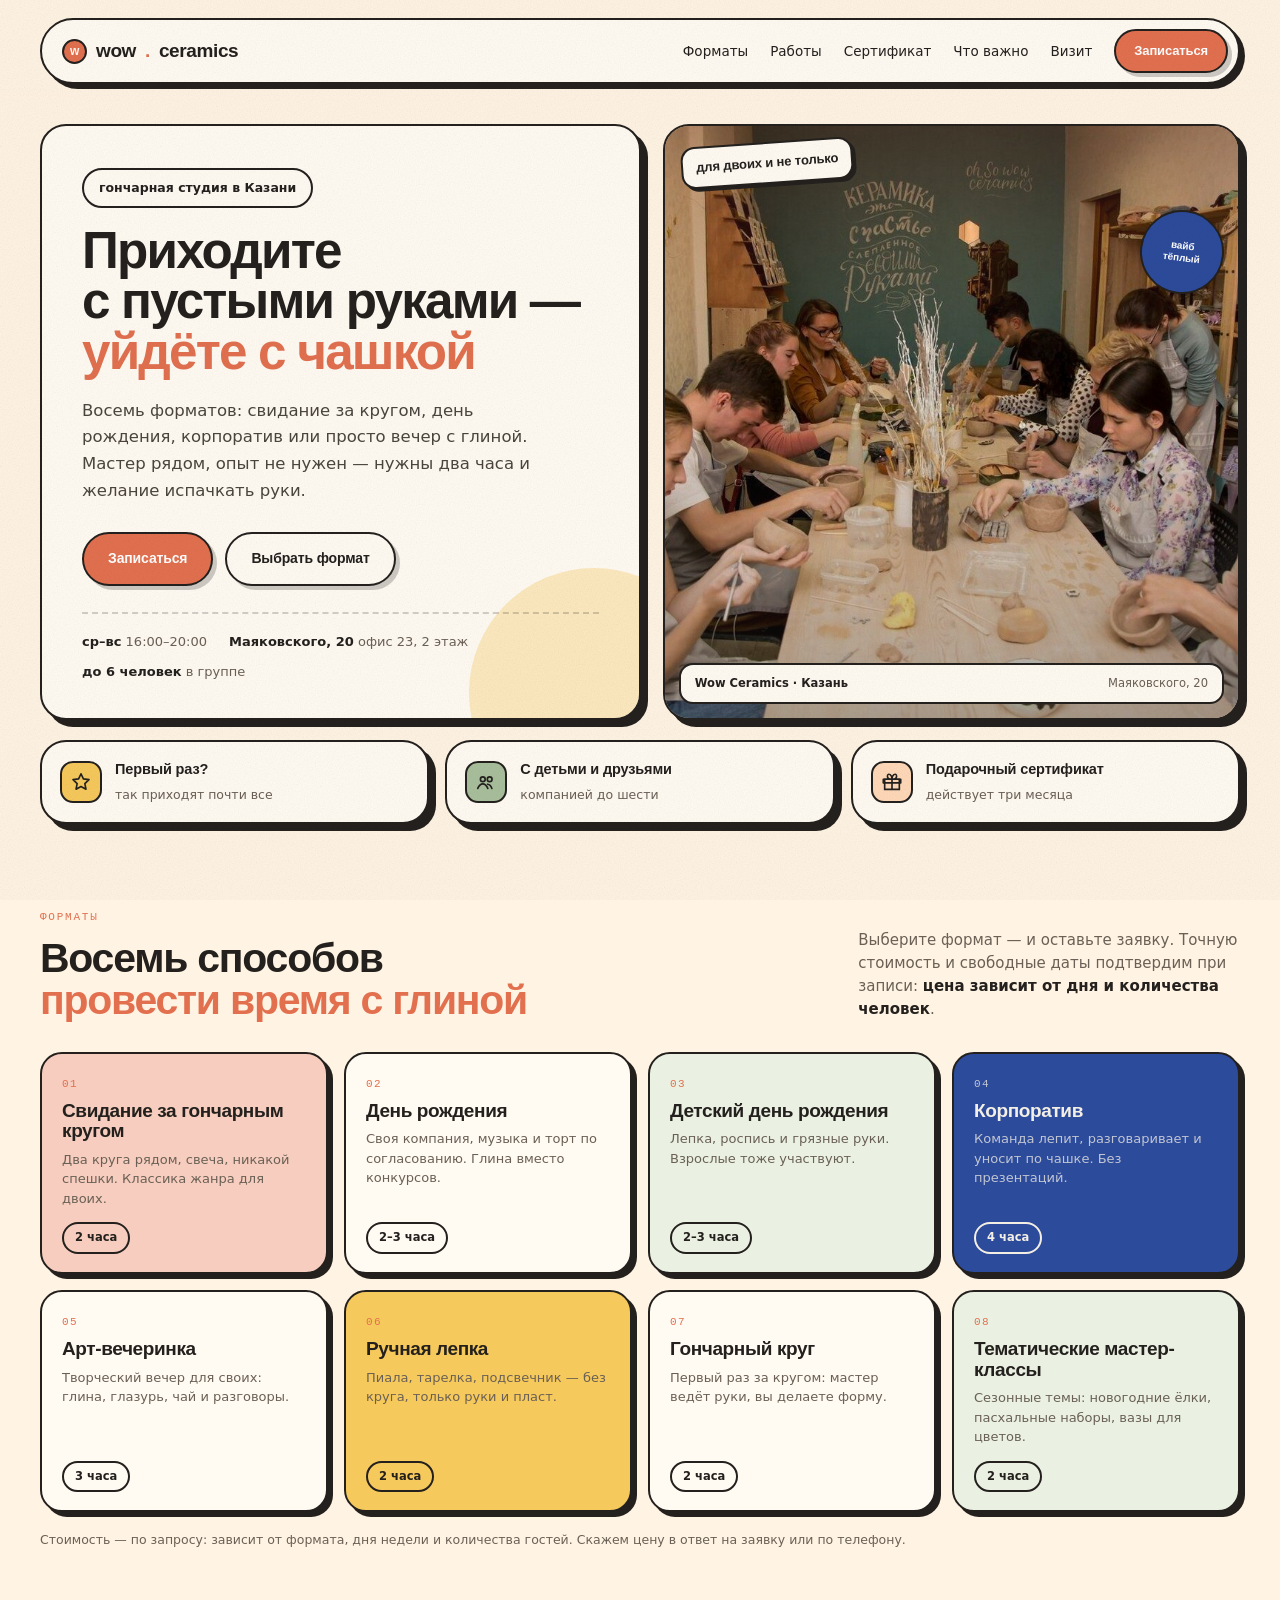
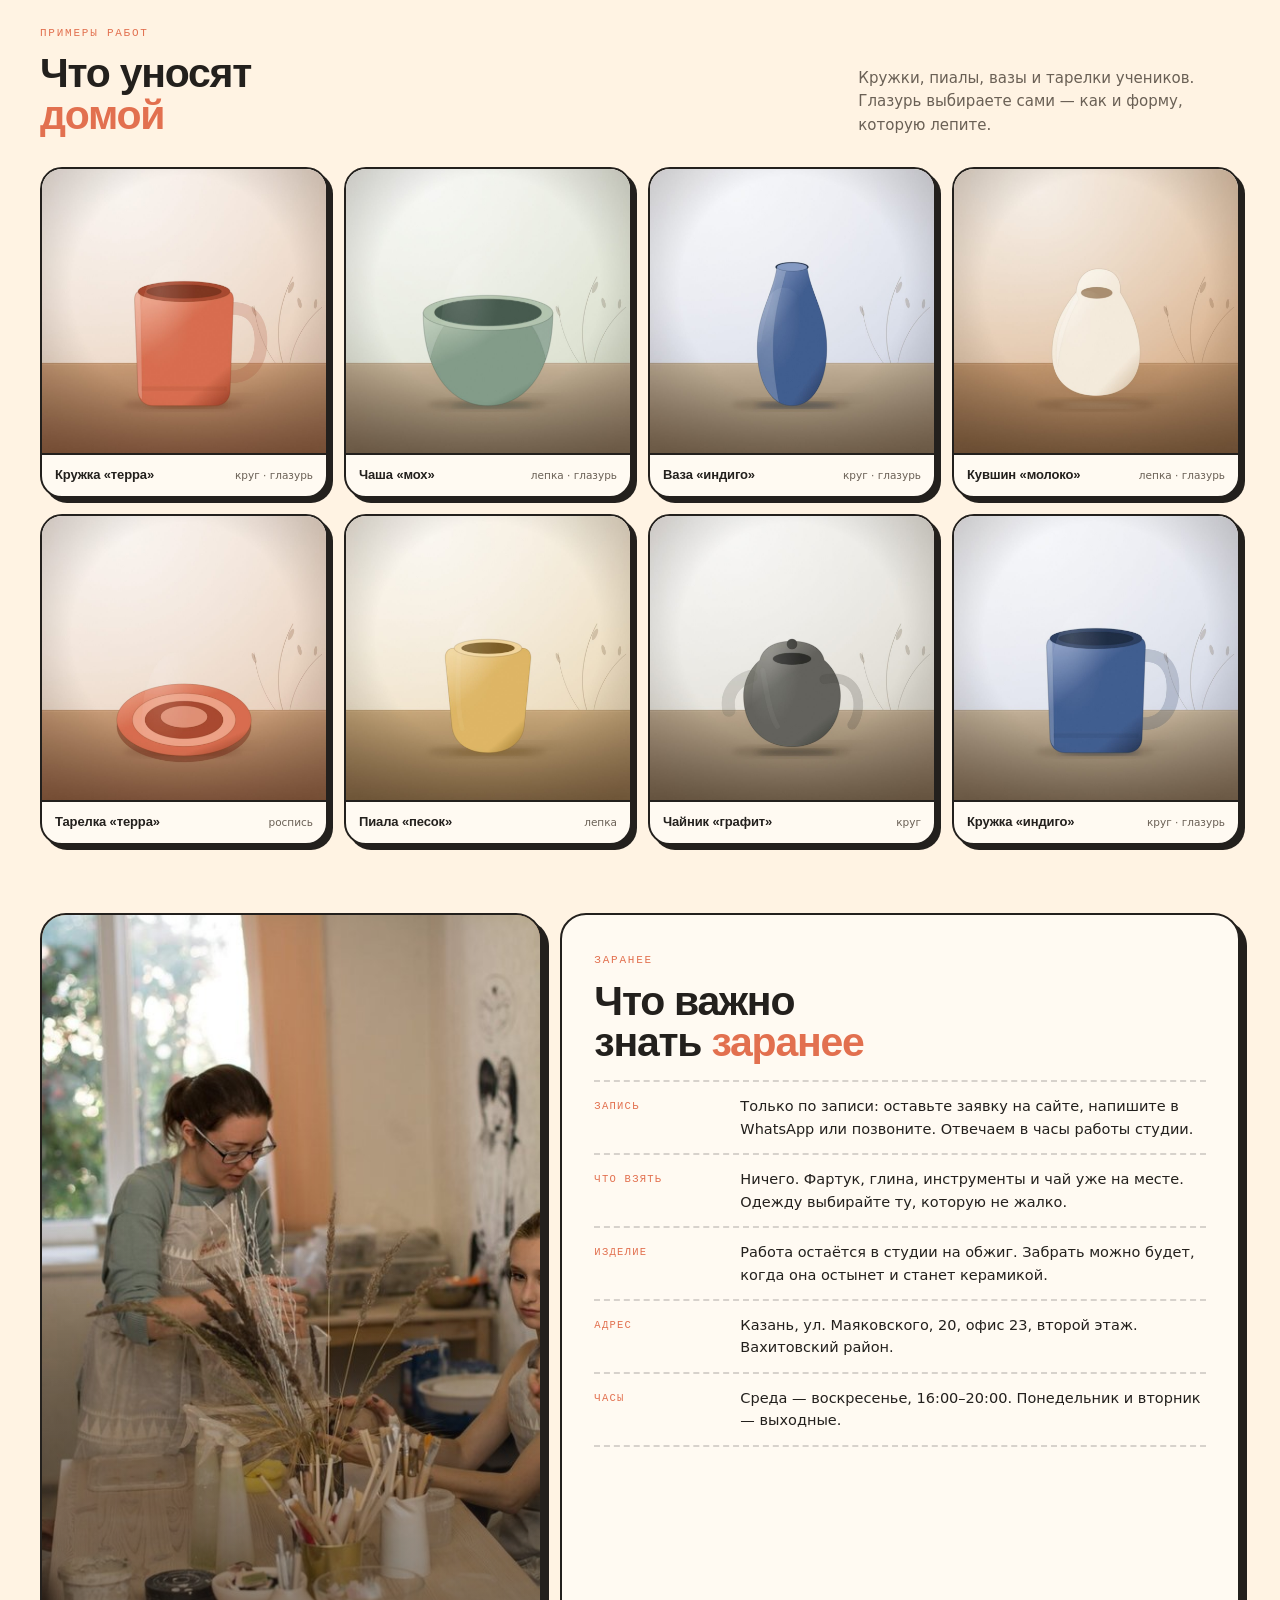
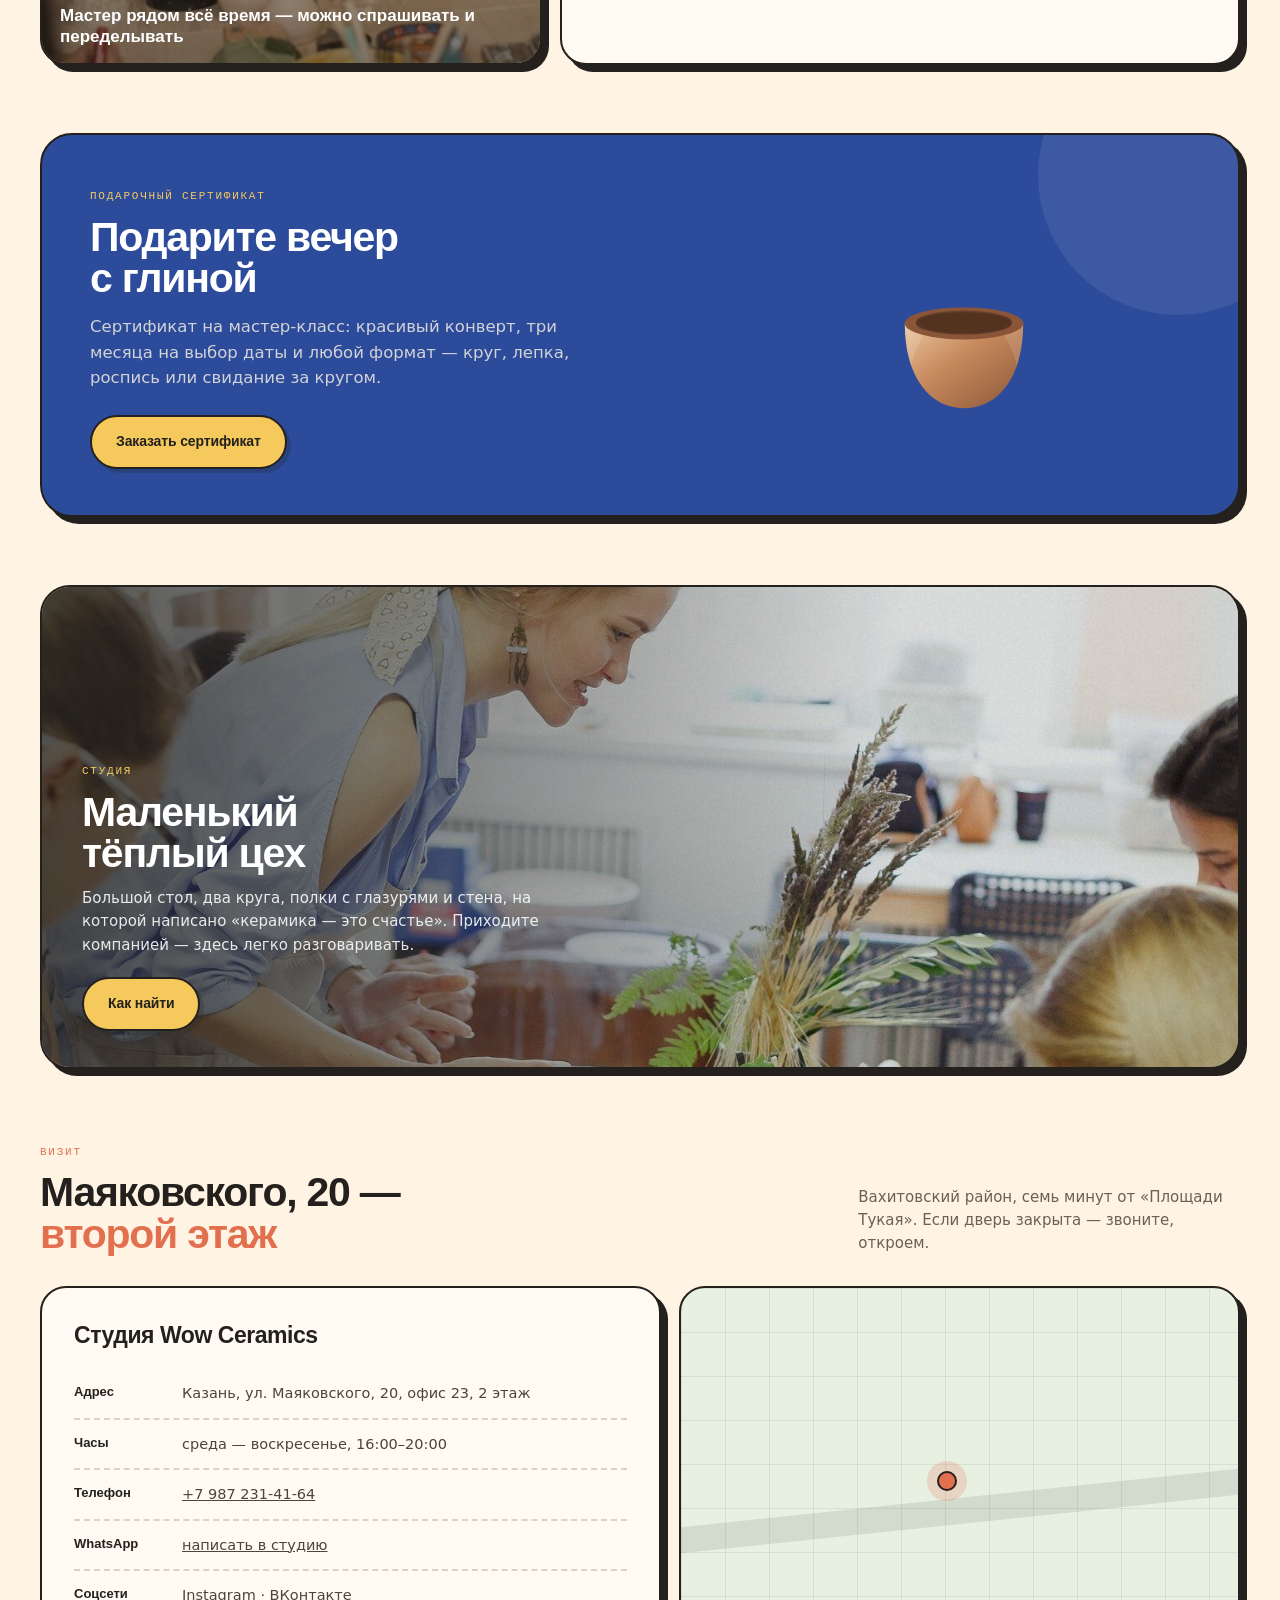
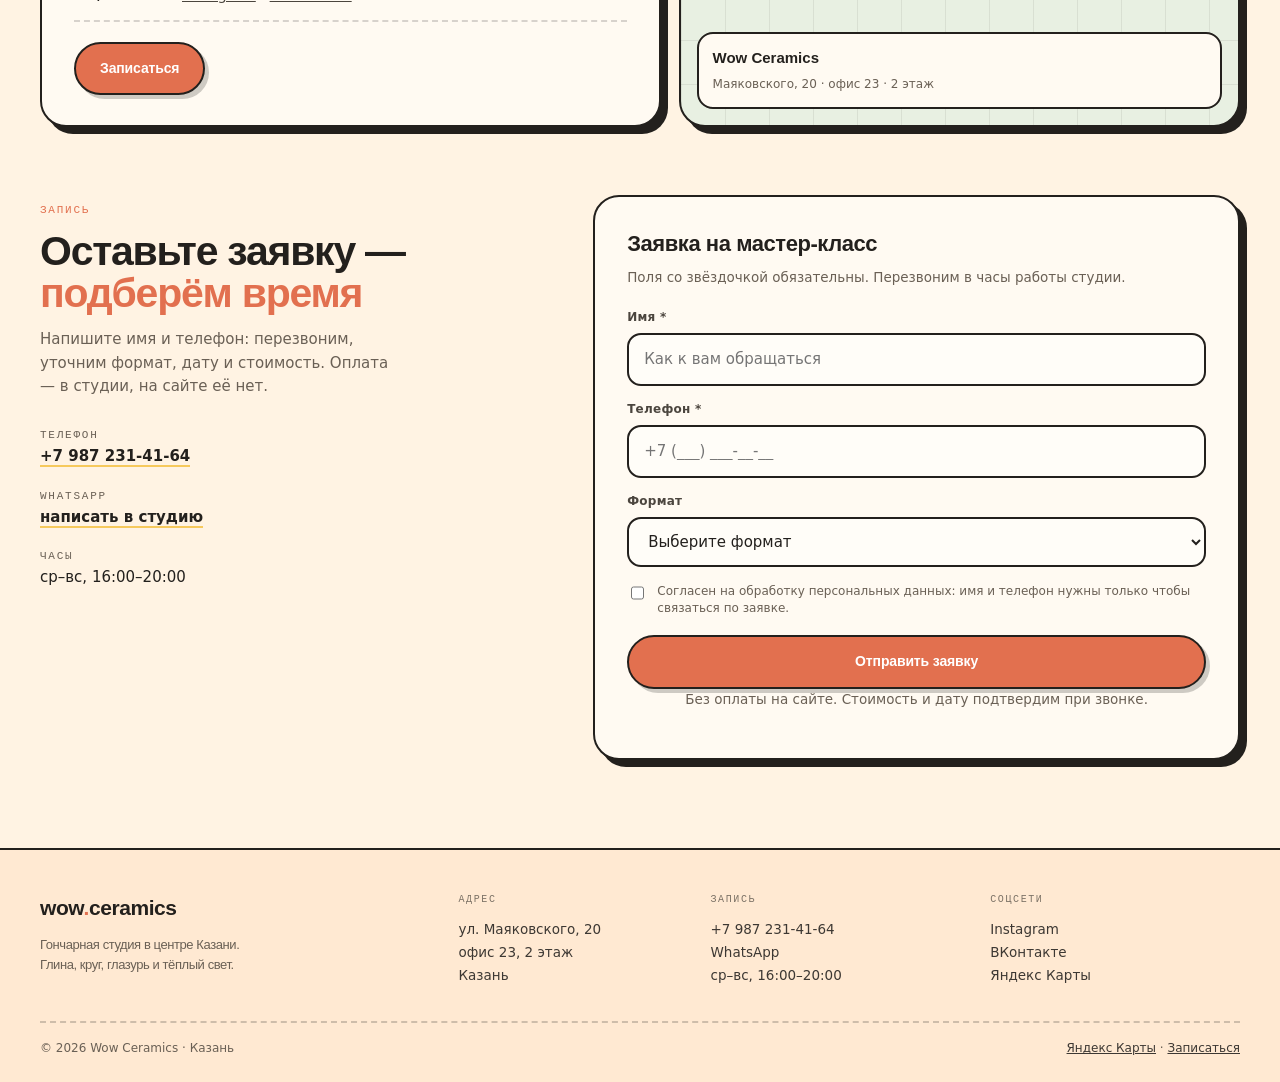
==== commit 269521b5: "Поправить подписи работ: тарелка «терра», чайник «графит»" ====
--- a/index.html
+++ b/index.html
@@ -381,9 +381,9 @@
         <figure class="work"><img src="assets/works/work-2.jpg" alt="Чаша в зелёной глазури" loading="lazy"><figcaption><b>Чаша «мох»</b><span>лепка · глазурь</span></figcaption></figure>
         <figure class="work"><img src="assets/works/work-3.jpg" alt="Ваза в синей глазури" loading="lazy"><figcaption><b>Ваза «индиго»</b><span>круг · глазурь</span></figcaption></figure>
         <figure class="work"><img src="assets/works/work-4.jpg" alt="Кувшин в молочной глазури" loading="lazy"><figcaption><b>Кувшин «молоко»</b><span>лепка · глазурь</span></figcaption></figure>
-        <figure class="work"><img src="assets/works/work-5.jpg" alt="Тарелка в графитовой глазури" loading="lazy"><figcaption><b>Тарелка «графит»</b><span>роспись</span></figcaption></figure>
+        <figure class="work"><img src="assets/works/work-5.jpg" alt="Терракотовая тарелка ручной росписи" loading="lazy"><figcaption><b>Тарелка «терра»</b><span>роспись</span></figcaption></figure>
         <figure class="work"><img src="assets/works/work-6.jpg" alt="Пиала в песочной глазури" loading="lazy"><figcaption><b>Пиала «песок»</b><span>лепка</span></figcaption></figure>
-        <figure class="work"><img src="assets/works/work-7.jpg" alt="Чайник в молочной глазури" loading="lazy"><figcaption><b>Чайник «молоко»</b><span>круг</span></figcaption></figure>
+        <figure class="work"><img src="assets/works/work-7.jpg" alt="Чайник в графитовой глазури" loading="lazy"><figcaption><b>Чайник «графит»</b><span>круг</span></figcaption></figure>
         <figure class="work"><img src="assets/works/work-8.jpg" alt="Кружка в синей глазури" loading="lazy"><figcaption><b>Кружка «индиго»</b><span>круг · глазурь</span></figcaption></figure>
       </div>
     </div>
@@ -642,3 +642,4 @@
 </body>
 </html>
 
+
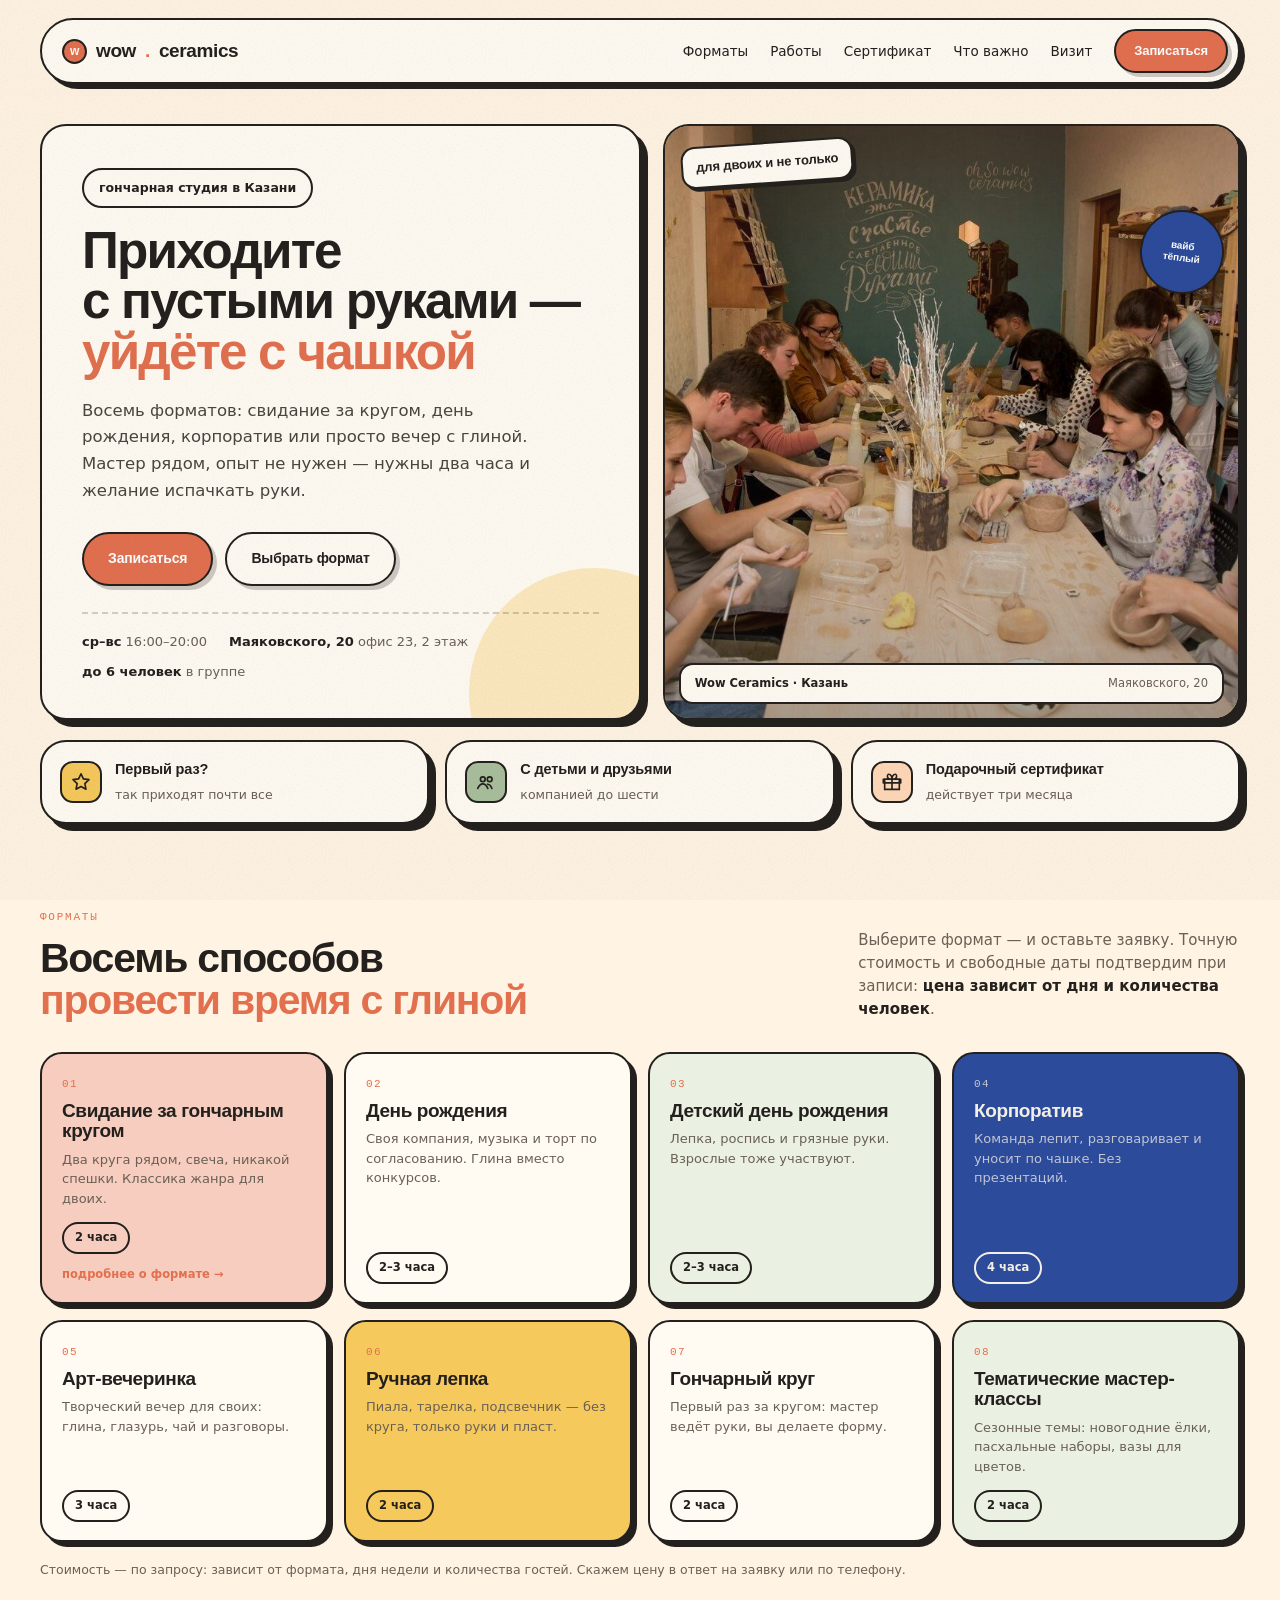
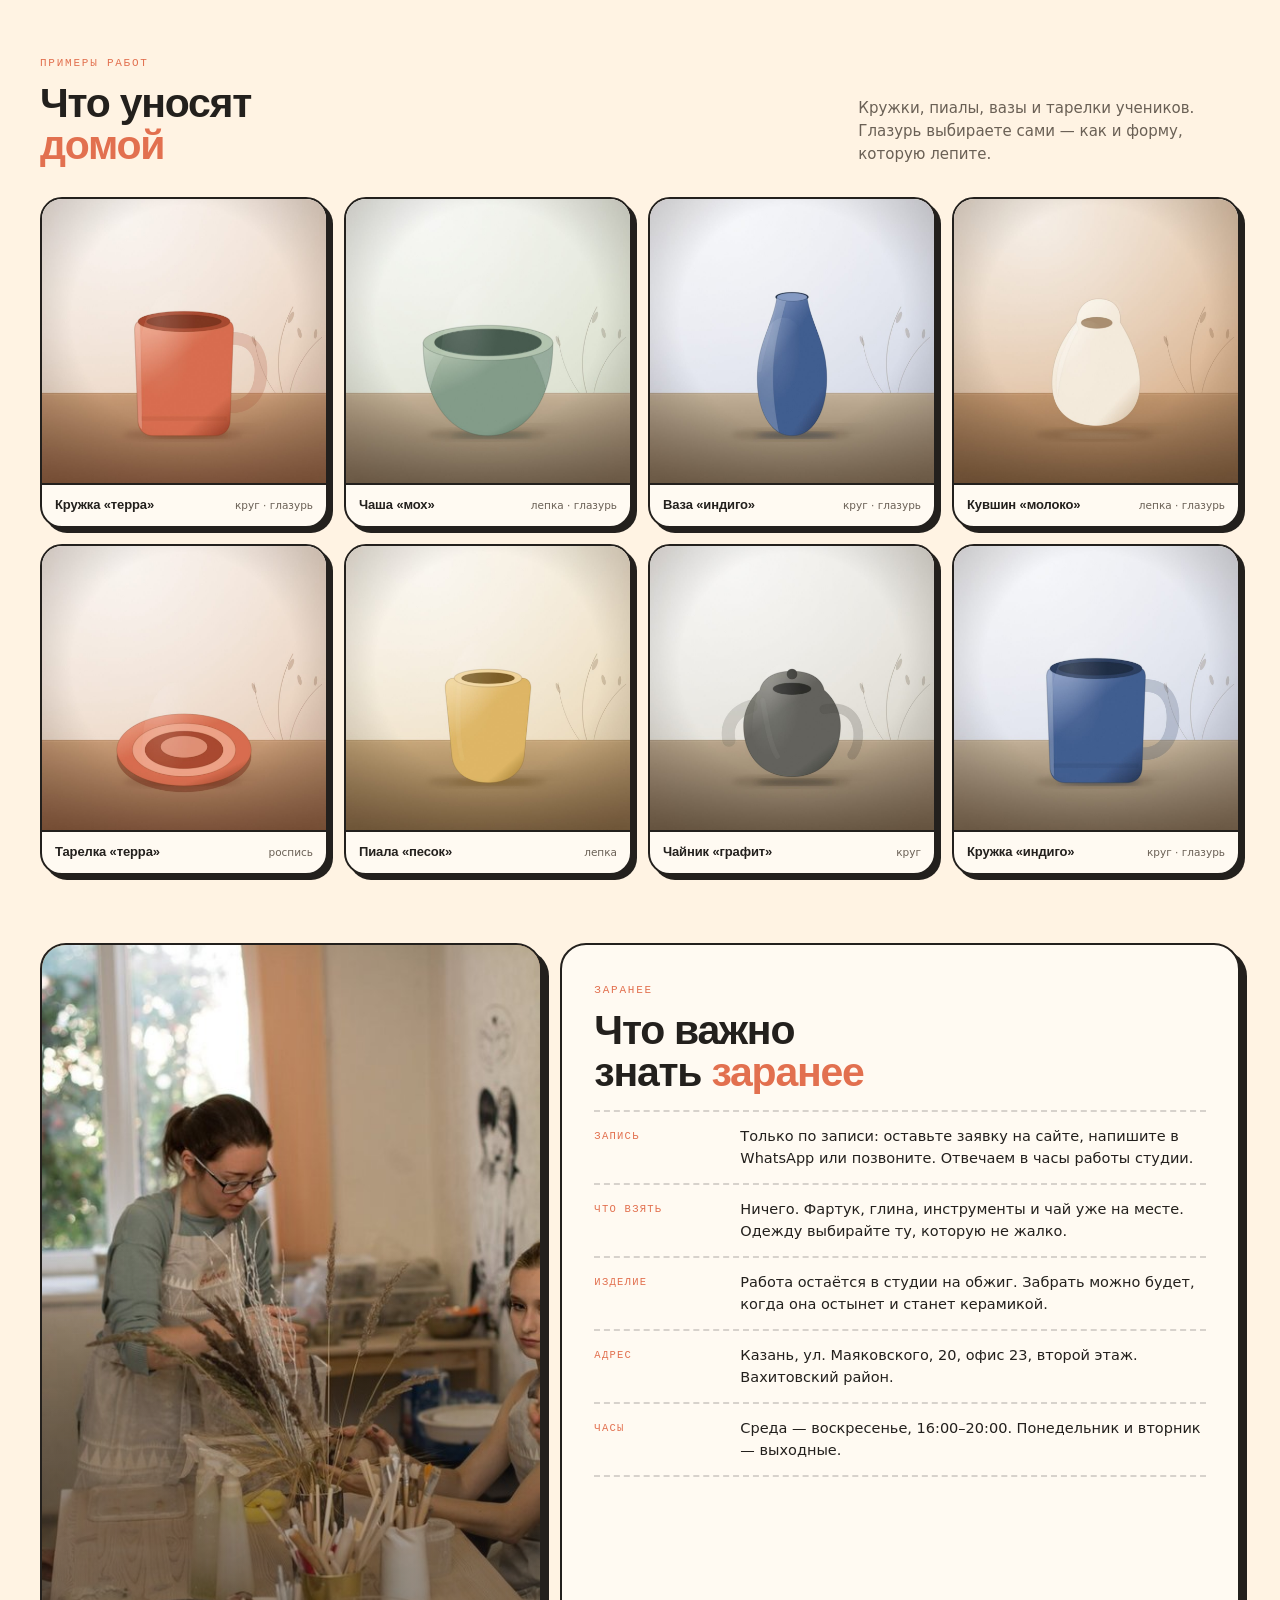
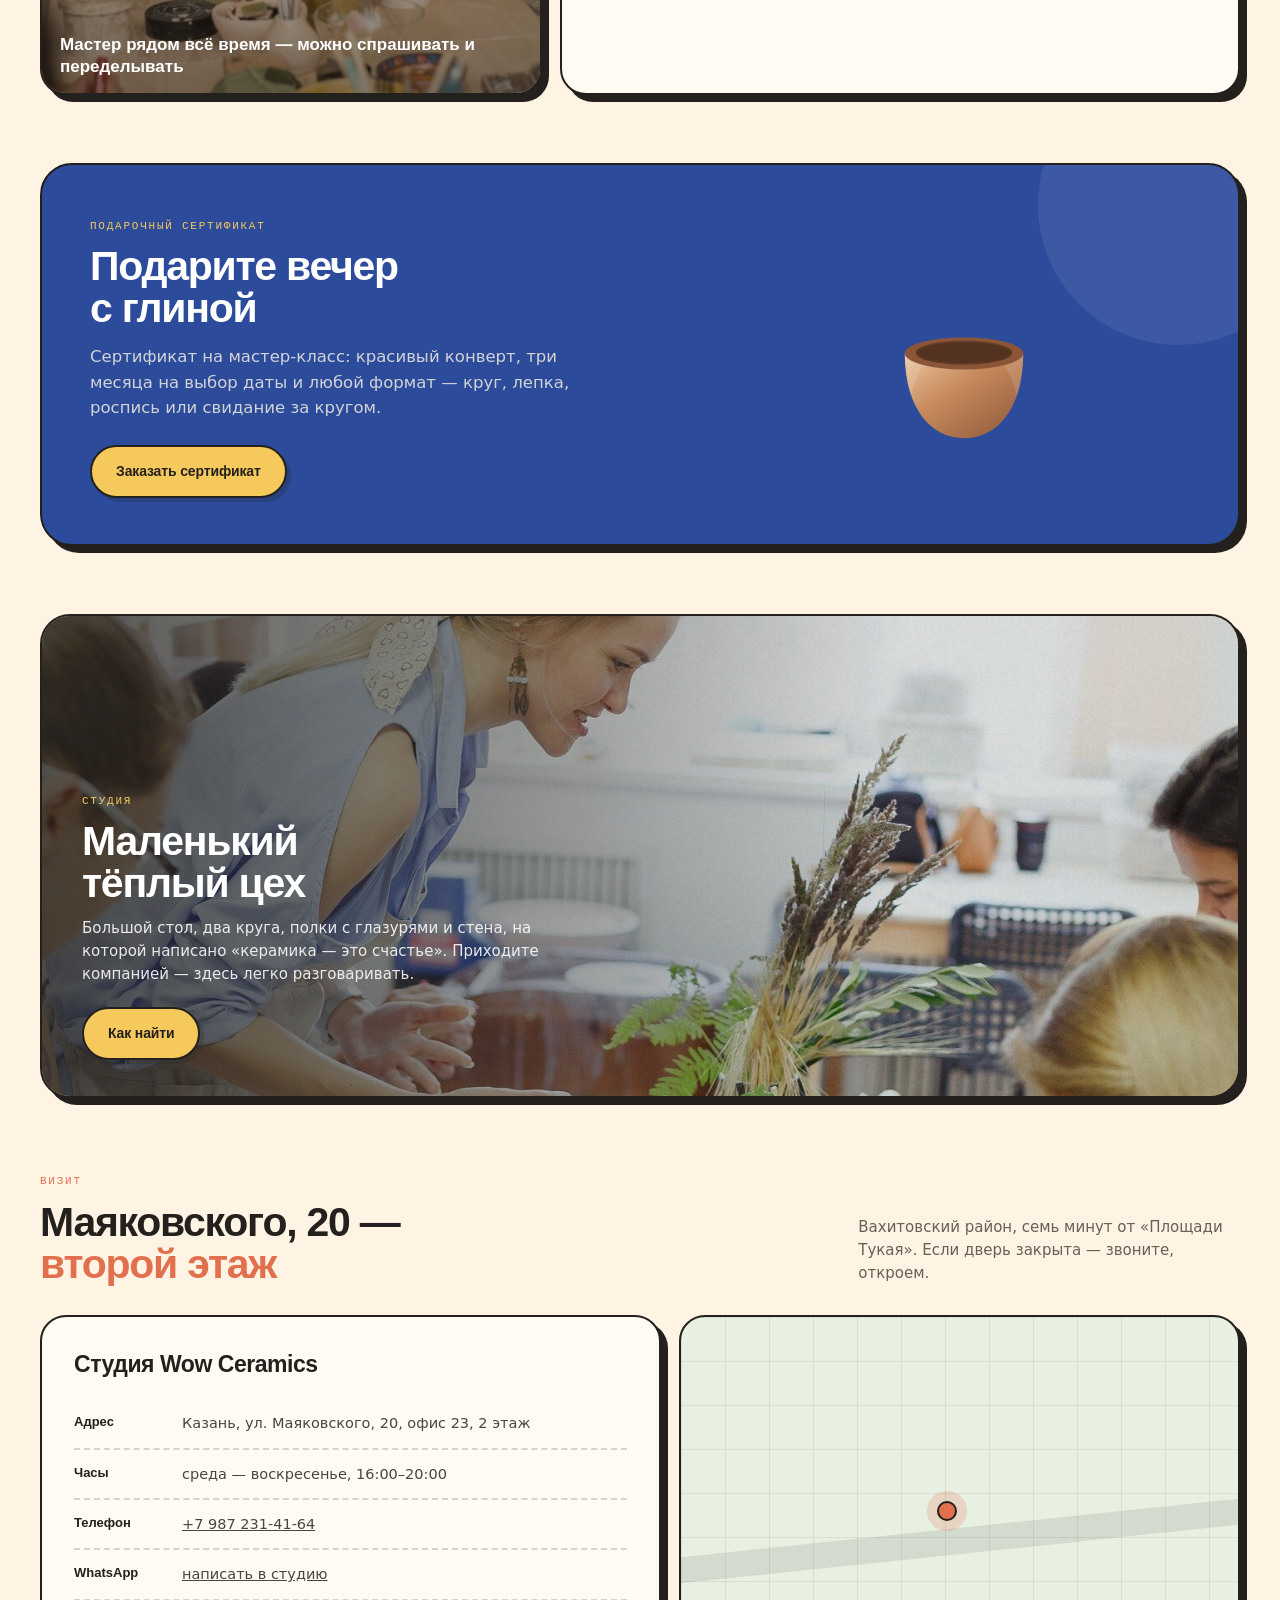
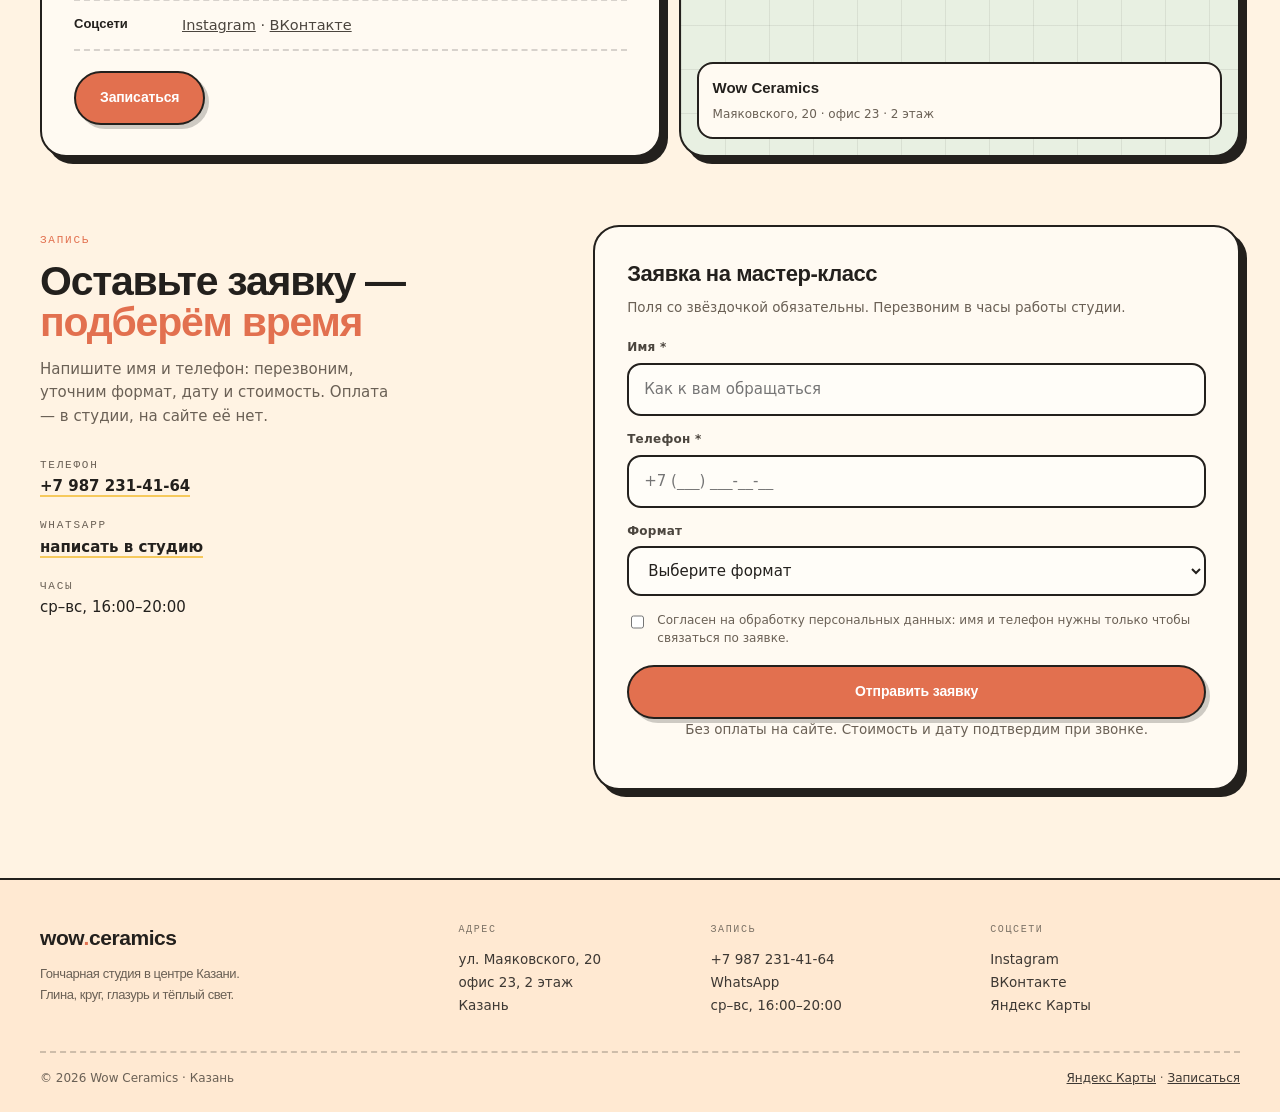
==== commit cfd0e5d8: "Страница формата «Свидание за гончарным кругом» + правки по замечаниям Co-authored-by: multica-agent" ====
--- a/index.html
+++ b/index.html
@@ -91,6 +91,8 @@
   .format__num { font-family: 'Consolas', monospace; font-size: 11px; letter-spacing: .12em; color: var(--terra); }
   .format h3 { font-family: var(--display); font-weight: 800; font-size: 19px; line-height: 1.08; letter-spacing: -.02em; margin: 0; }
   .format p { font-size: 13px; line-height: 1.5; color: var(--muted); margin: 0; flex: 1; }
+  .format__more { font-size: 11.5px; font-weight: 700; color: var(--terra); margin-top: 4px; }
+  .format { text-decoration: none; }
   .format__dur { display: inline-flex; align-self: flex-start; align-items: center; gap: 6px; margin-top: 6px; padding: 5px 11px; border: 2px solid currentColor; border-radius: 999px; font-size: 11.5px; font-weight: 600; }
   .format--sage { background: var(--sage-light); }
   .format--yellow { background: var(--yellow); }
@@ -312,12 +314,13 @@
       </div>
 
       <div class="formats">
-        <button class="format format--terra" type="button" data-format="Свидание за гончарным кругом">
+        <a class="format format--terra" href="svidanie/index.html">
           <span class="format__num">01</span>
           <h3>Свидание за гончарным кругом</h3>
           <p>Два круга рядом, свеча, никакой спешки. Классика жанра для двоих.</p>
           <span class="format__dur">2 часа</span>
-        </button>
+          <span class="format__more">подробнее о формате →</span>
+        </a>
         <button class="format" type="button" data-format="День рождения">
           <span class="format__num">02</span>
           <h3>День рождения</h3>
@@ -643,3 +646,4 @@
 </html>
 
 
+
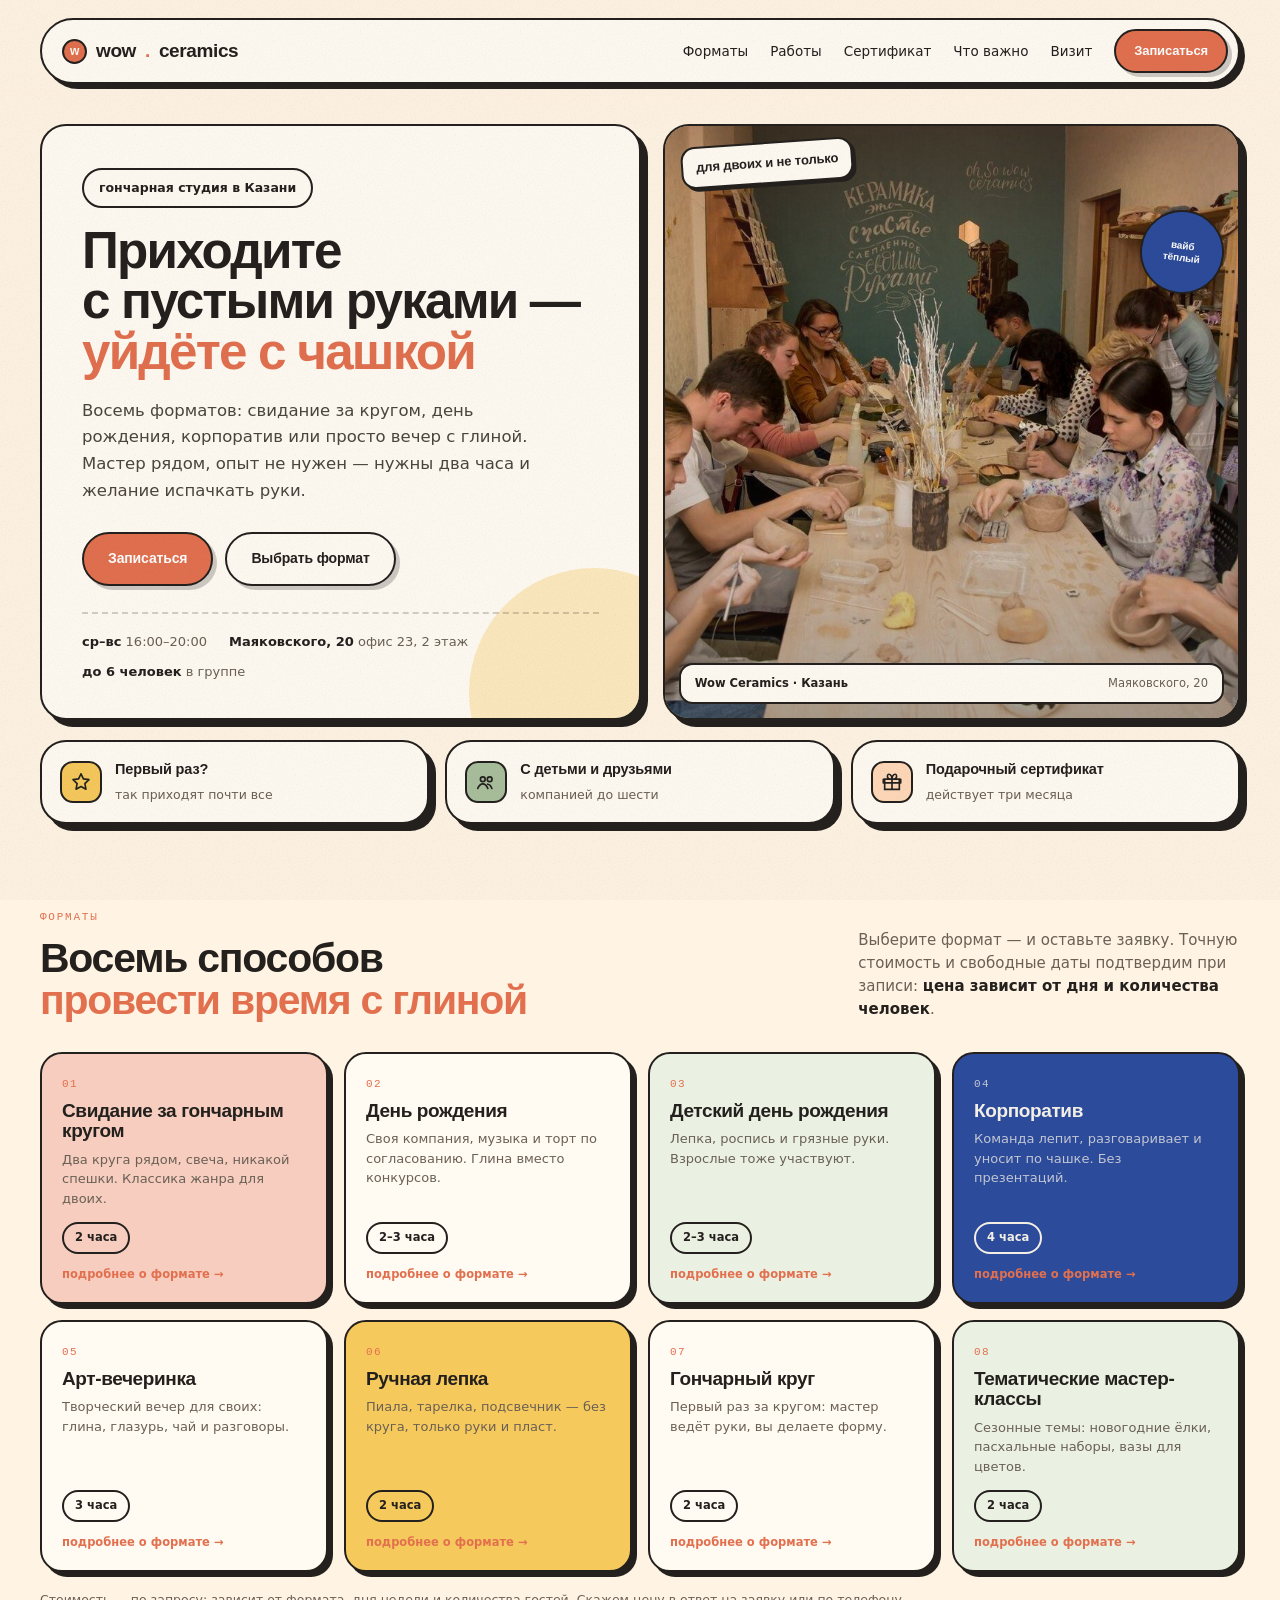
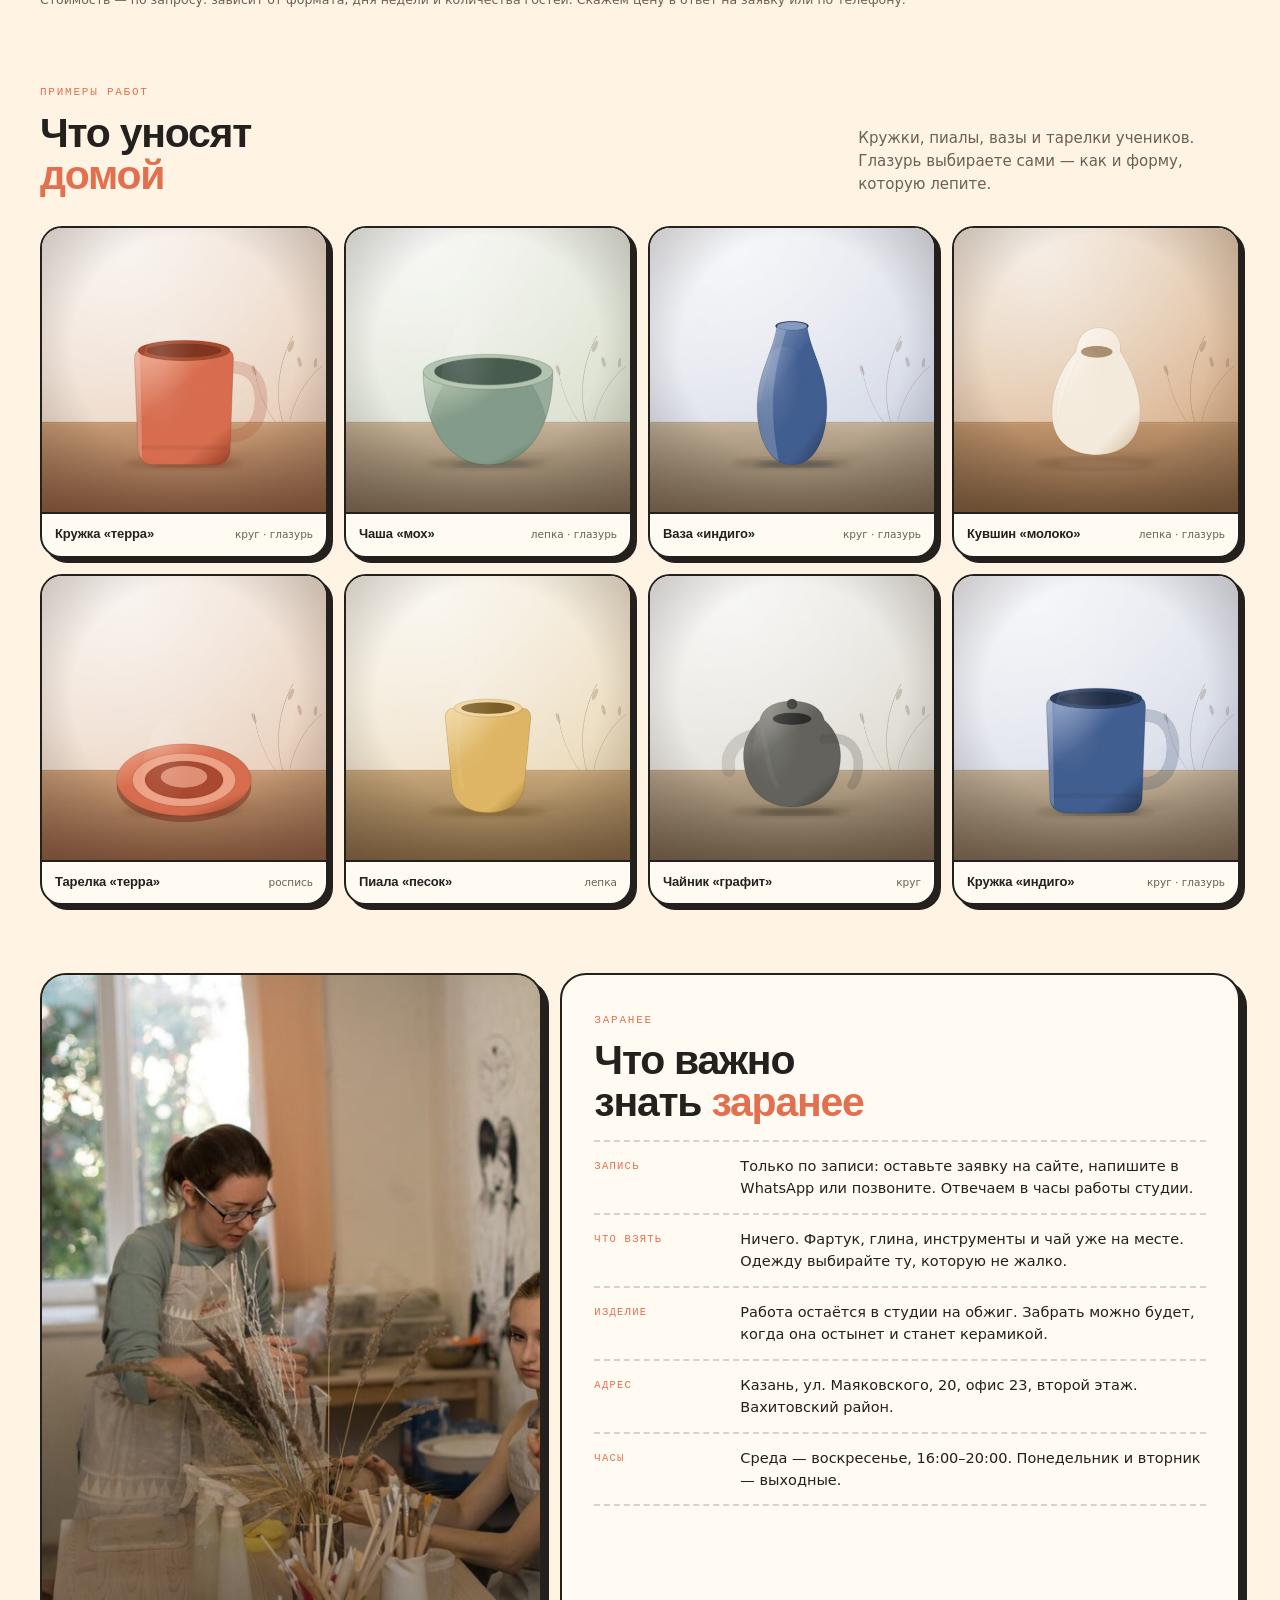
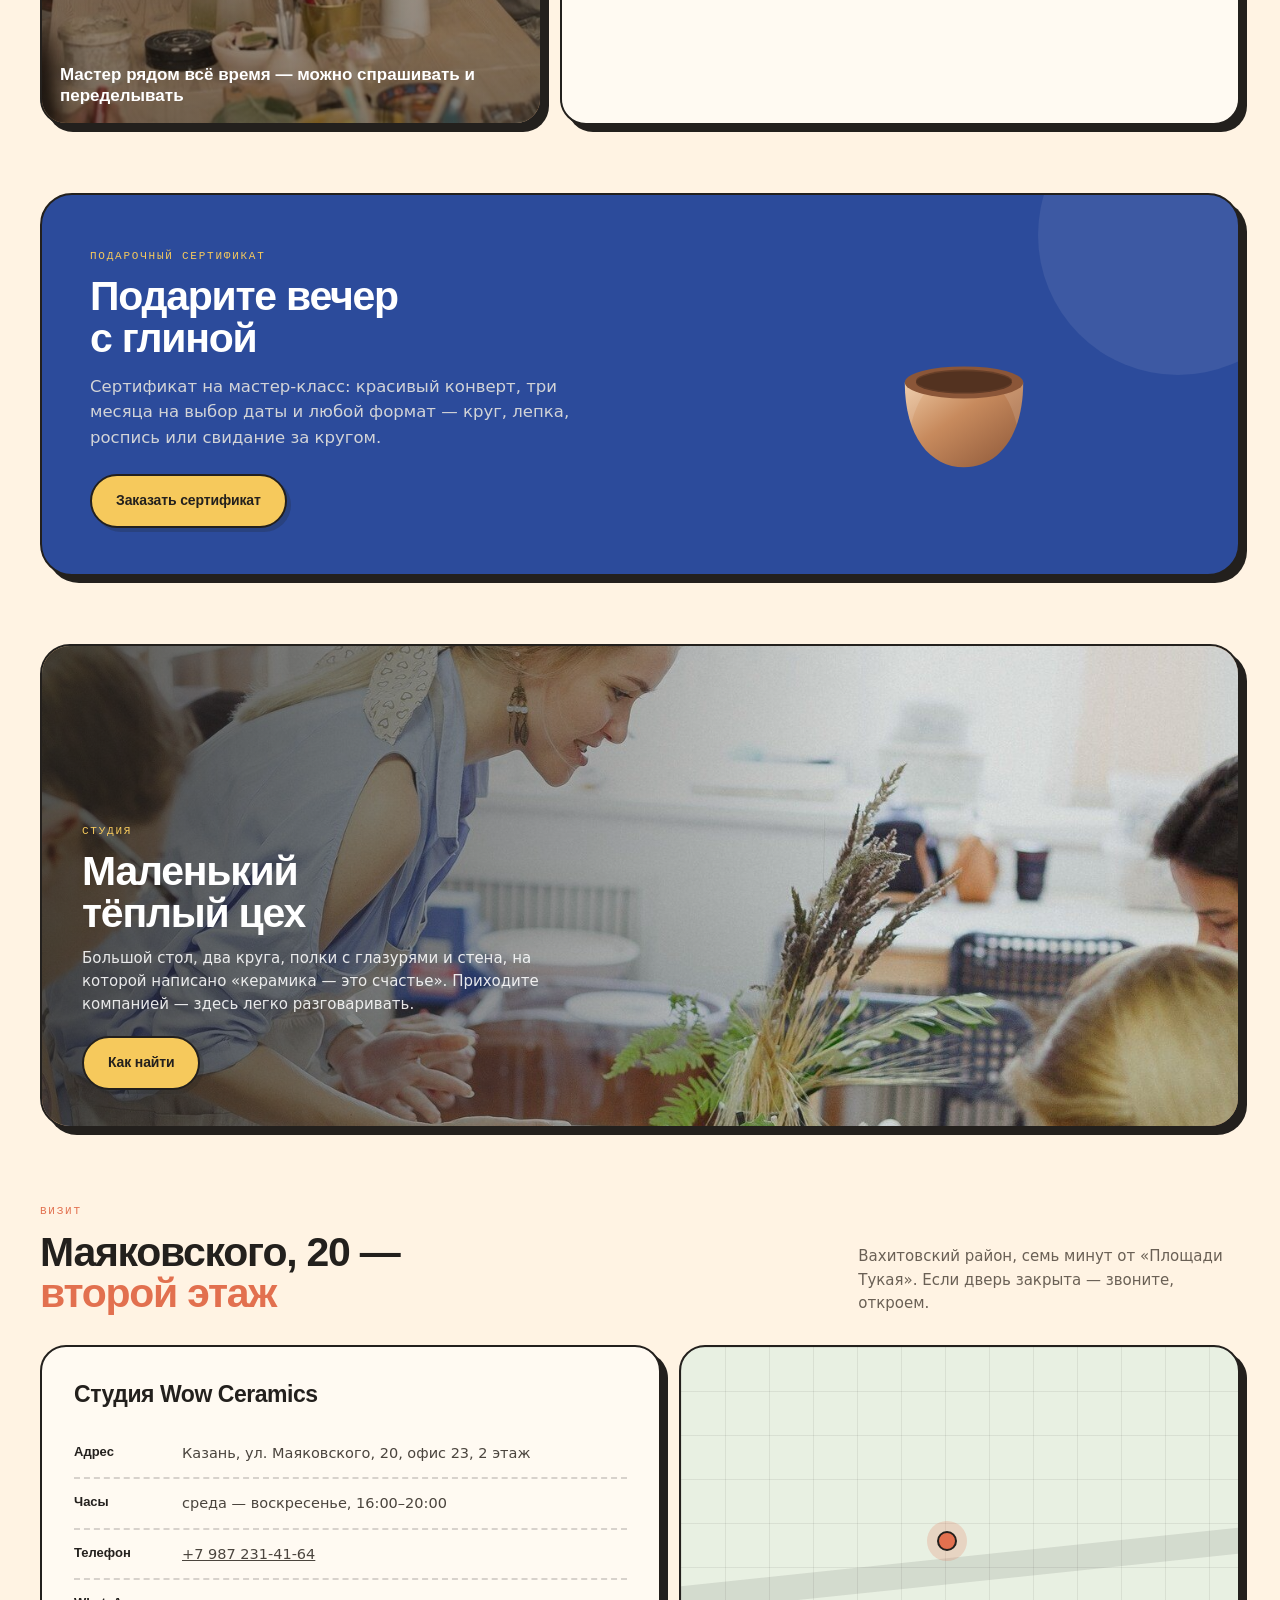
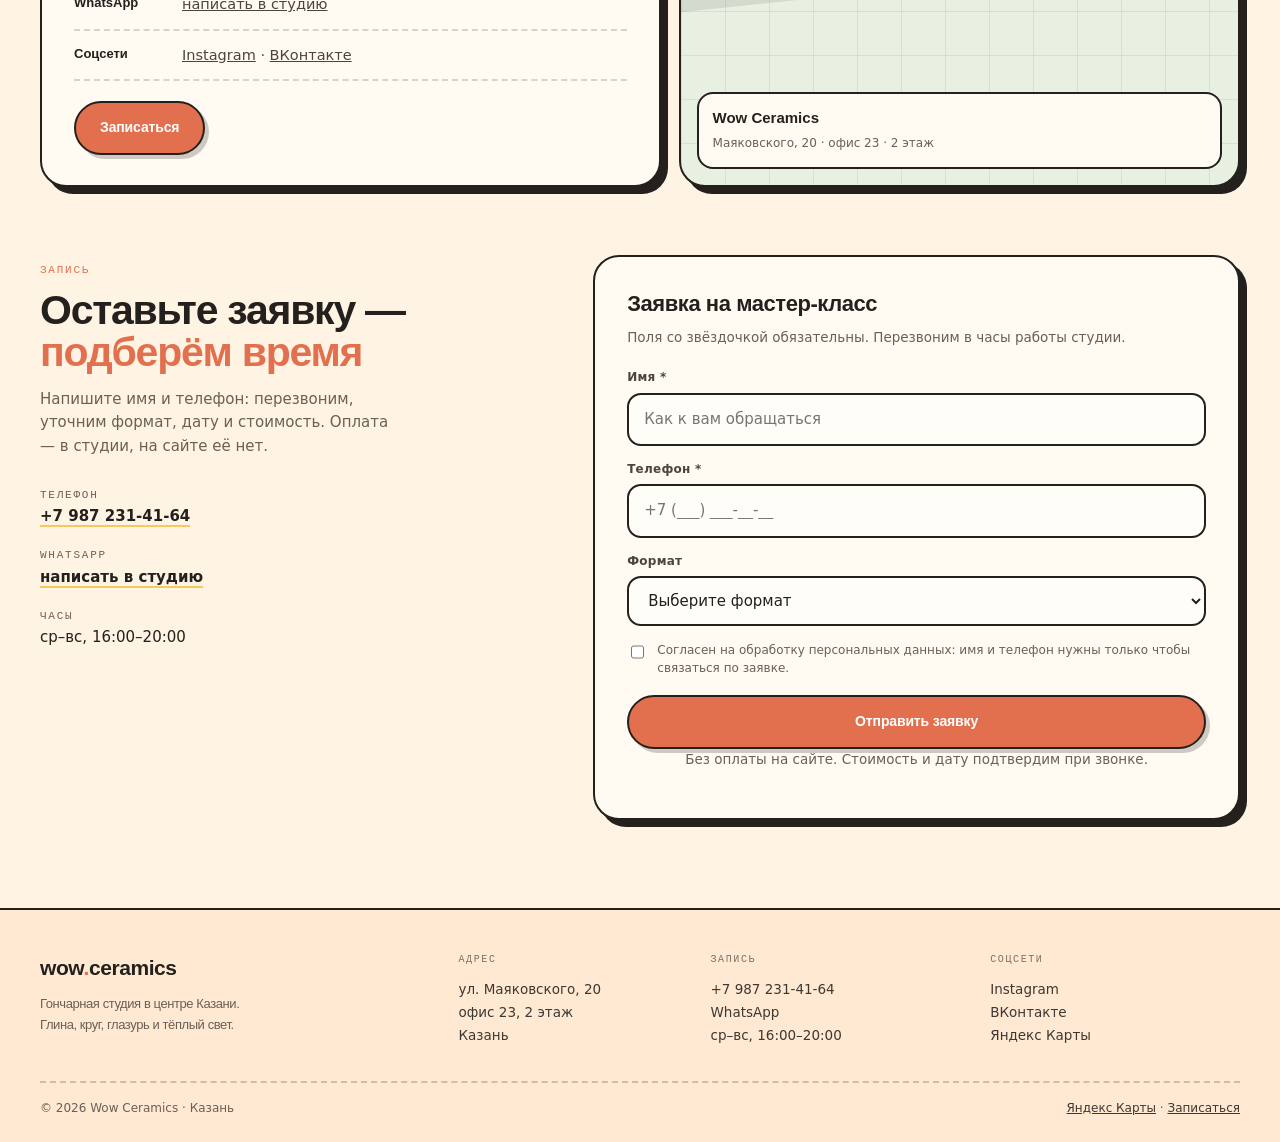
==== commit 0cfbb728: "Страницы всех восьми форматов: дни рождения, корпоратив, арт-вечеринка, лепка, круг, тематические МК" ====
--- a/index.html
+++ b/index.html
@@ -321,48 +321,55 @@
           <span class="format__dur">2 часа</span>
           <span class="format__more">подробнее о формате →</span>
         </a>
-        <button class="format" type="button" data-format="День рождения">
+        <a class="format" href="formats/den-rozhdeniya/">
           <span class="format__num">02</span>
           <h3>День рождения</h3>
           <p>Своя компания, музыка и торт по согласованию. Глина вместо конкурсов.</p>
           <span class="format__dur">2–3 часа</span>
-        </button>
-        <button class="format format--sage" type="button" data-format="Детский день рождения">
+          <span class="format__more">подробнее о формате →</span>
+        </a>
+        <a class="format format--sage" href="formats/detskiy-den-rozhdeniya/">
           <span class="format__num">03</span>
           <h3>Детский день рождения</h3>
           <p>Лепка, роспись и грязные руки. Взрослые тоже участвуют.</p>
           <span class="format__dur">2–3 часа</span>
-        </button>
-        <button class="format format--cobalt" type="button" data-format="Корпоратив">
+          <span class="format__more">подробнее о формате →</span>
+        </a>
+        <a class="format format--cobalt" href="formats/korporativ/">
           <span class="format__num">04</span>
           <h3>Корпоратив</h3>
           <p>Команда лепит, разговаривает и уносит по чашке. Без презентаций.</p>
           <span class="format__dur">4 часа</span>
-        </button>
-        <button class="format" type="button" data-format="Арт-вечеринка">
+          <span class="format__more">подробнее о формате →</span>
+        </a>
+        <a class="format" href="formats/art-vecherinka/">
           <span class="format__num">05</span>
           <h3>Арт-вечеринка</h3>
           <p>Творческий вечер для своих: глина, глазурь, чай и разговоры.</p>
           <span class="format__dur">3 часа</span>
-        </button>
-        <button class="format format--yellow" type="button" data-format="Ручная лепка">
+          <span class="format__more">подробнее о формате →</span>
+        </a>
+        <a class="format format--yellow" href="formats/ruchnaya-lepka/">
           <span class="format__num">06</span>
           <h3>Ручная лепка</h3>
           <p>Пиала, тарелка, подсвечник — без круга, только руки и пласт.</p>
           <span class="format__dur">2 часа</span>
-        </button>
-        <button class="format" type="button" data-format="Гончарный круг">
+          <span class="format__more">подробнее о формате →</span>
+        </a>
+        <a class="format" href="formats/goncharnyy-krug/">
           <span class="format__num">07</span>
           <h3>Гончарный круг</h3>
           <p>Первый раз за кругом: мастер ведёт руки, вы делаете форму.</p>
           <span class="format__dur">2 часа</span>
-        </button>
-        <button class="format format--sage" type="button" data-format="Тематический мастер-класс">
+          <span class="format__more">подробнее о формате →</span>
+        </a>
+        <a class="format format--sage" href="formats/tematicheskie/">
           <span class="format__num">08</span>
           <h3>Тематические мастер-классы</h3>
           <p>Сезонные темы: новогодние ёлки, пасхальные наборы, вазы для цветов.</p>
           <span class="format__dur">2 часа</span>
-        </button>
+          <span class="format__more">подробнее о формате →</span>
+        </a>
       </div>
       <p class="formats__note">Стоимость — по запросу: зависит от формата, дня недели и количества гостей.
         Скажем цену в ответ на заявку или по телефону.</p>
@@ -647,3 +654,4 @@
 
 
 
+
